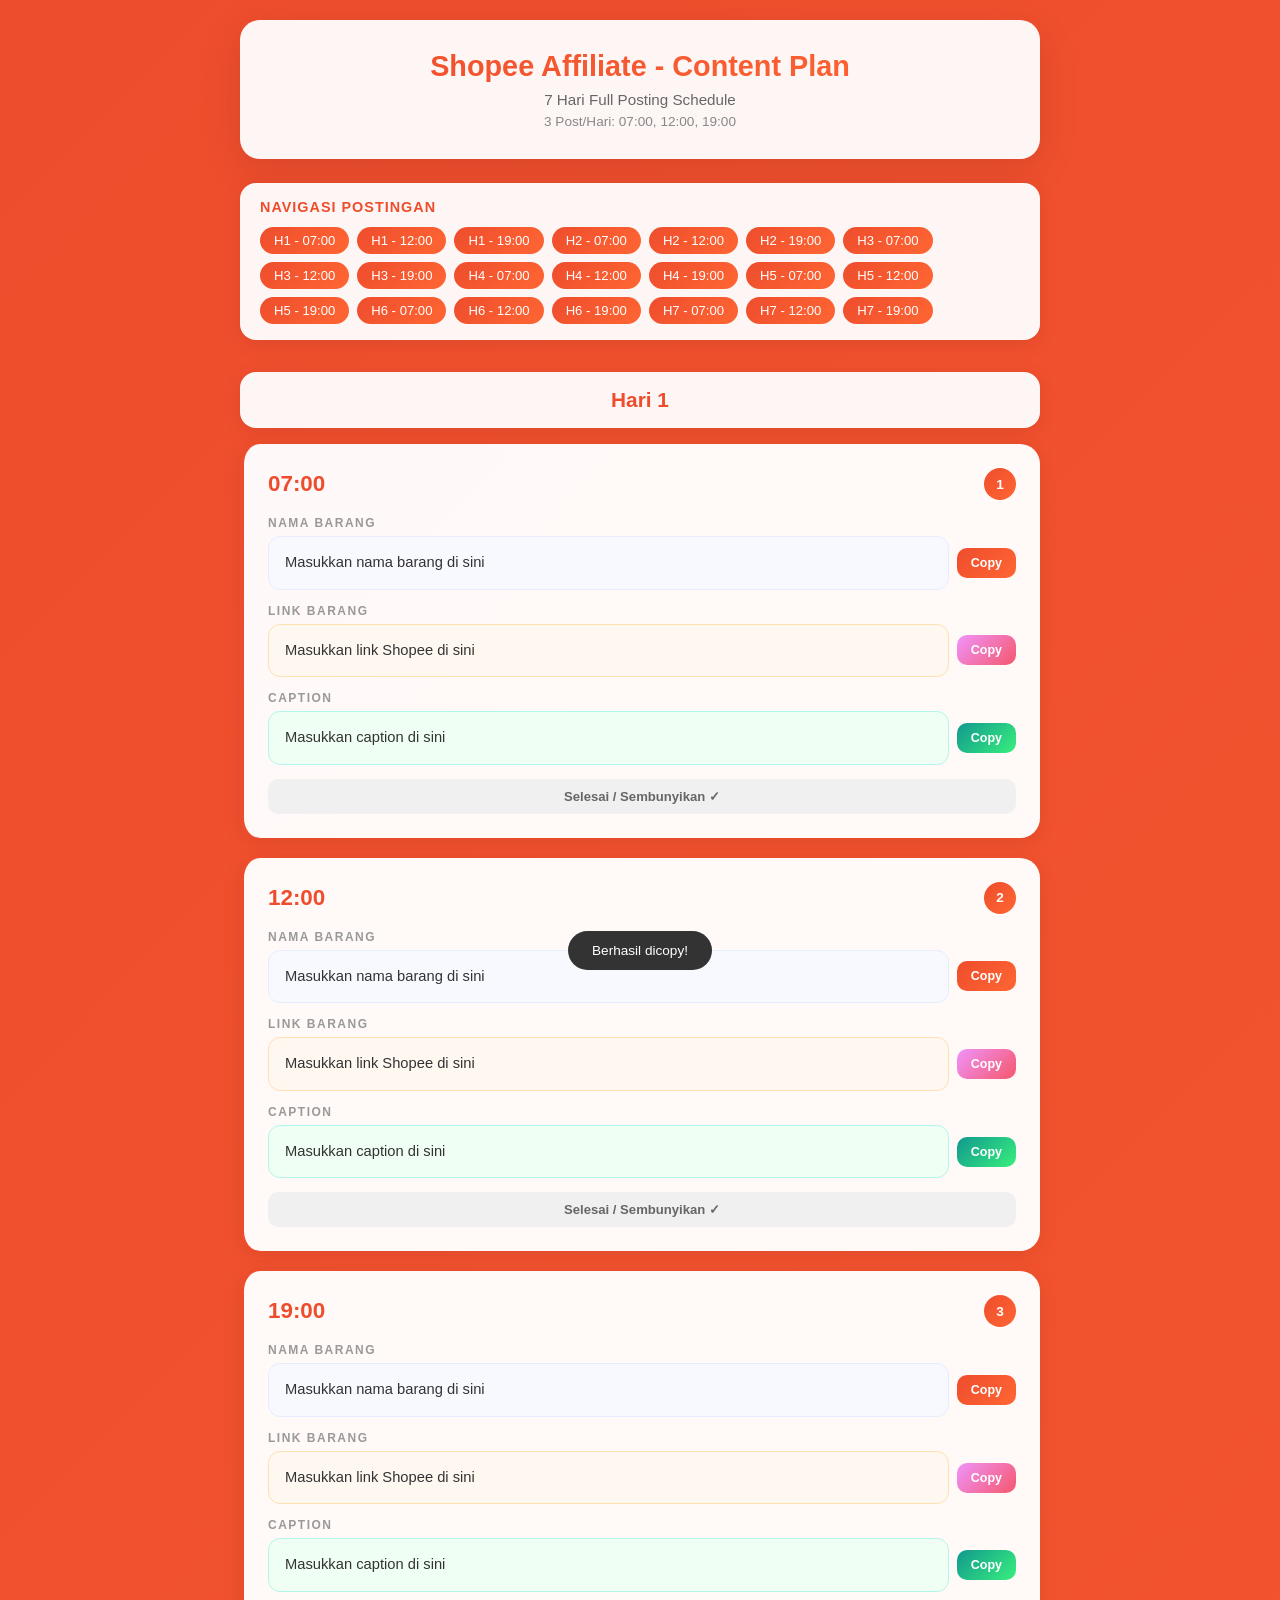
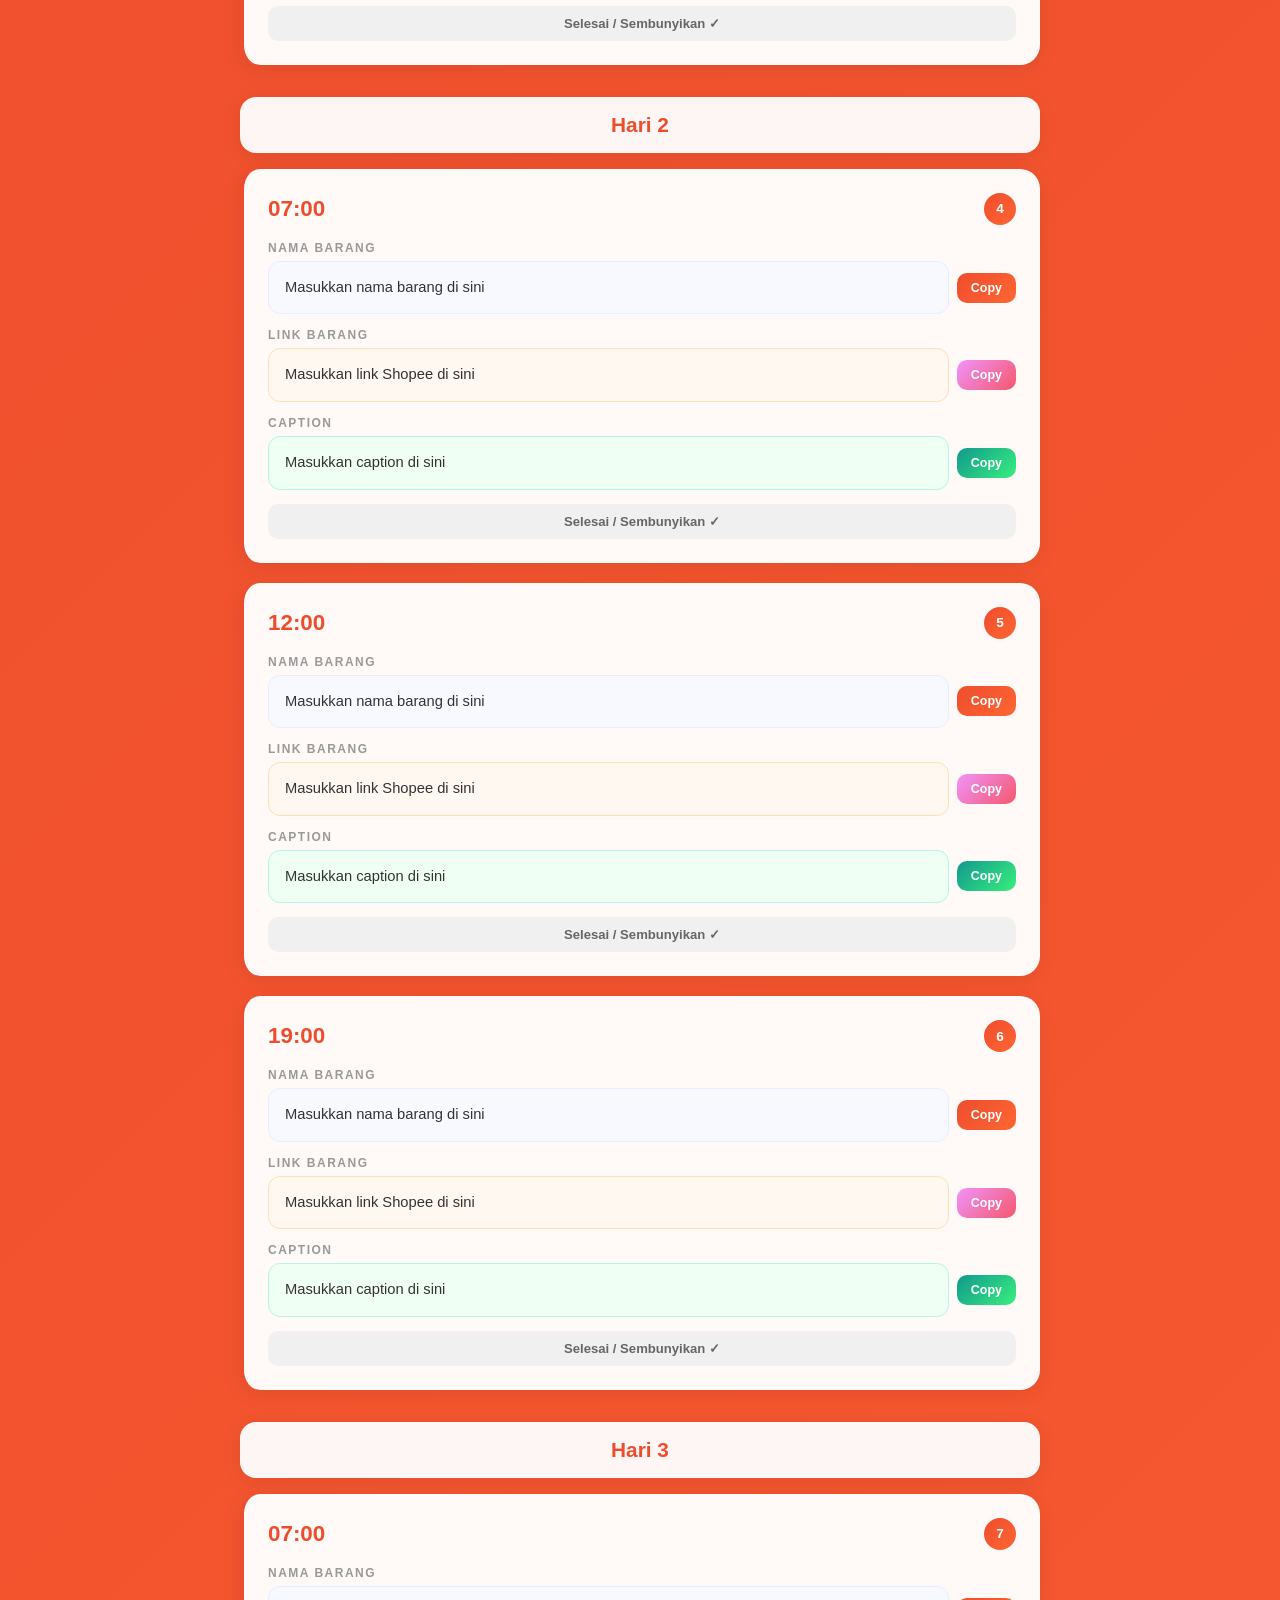
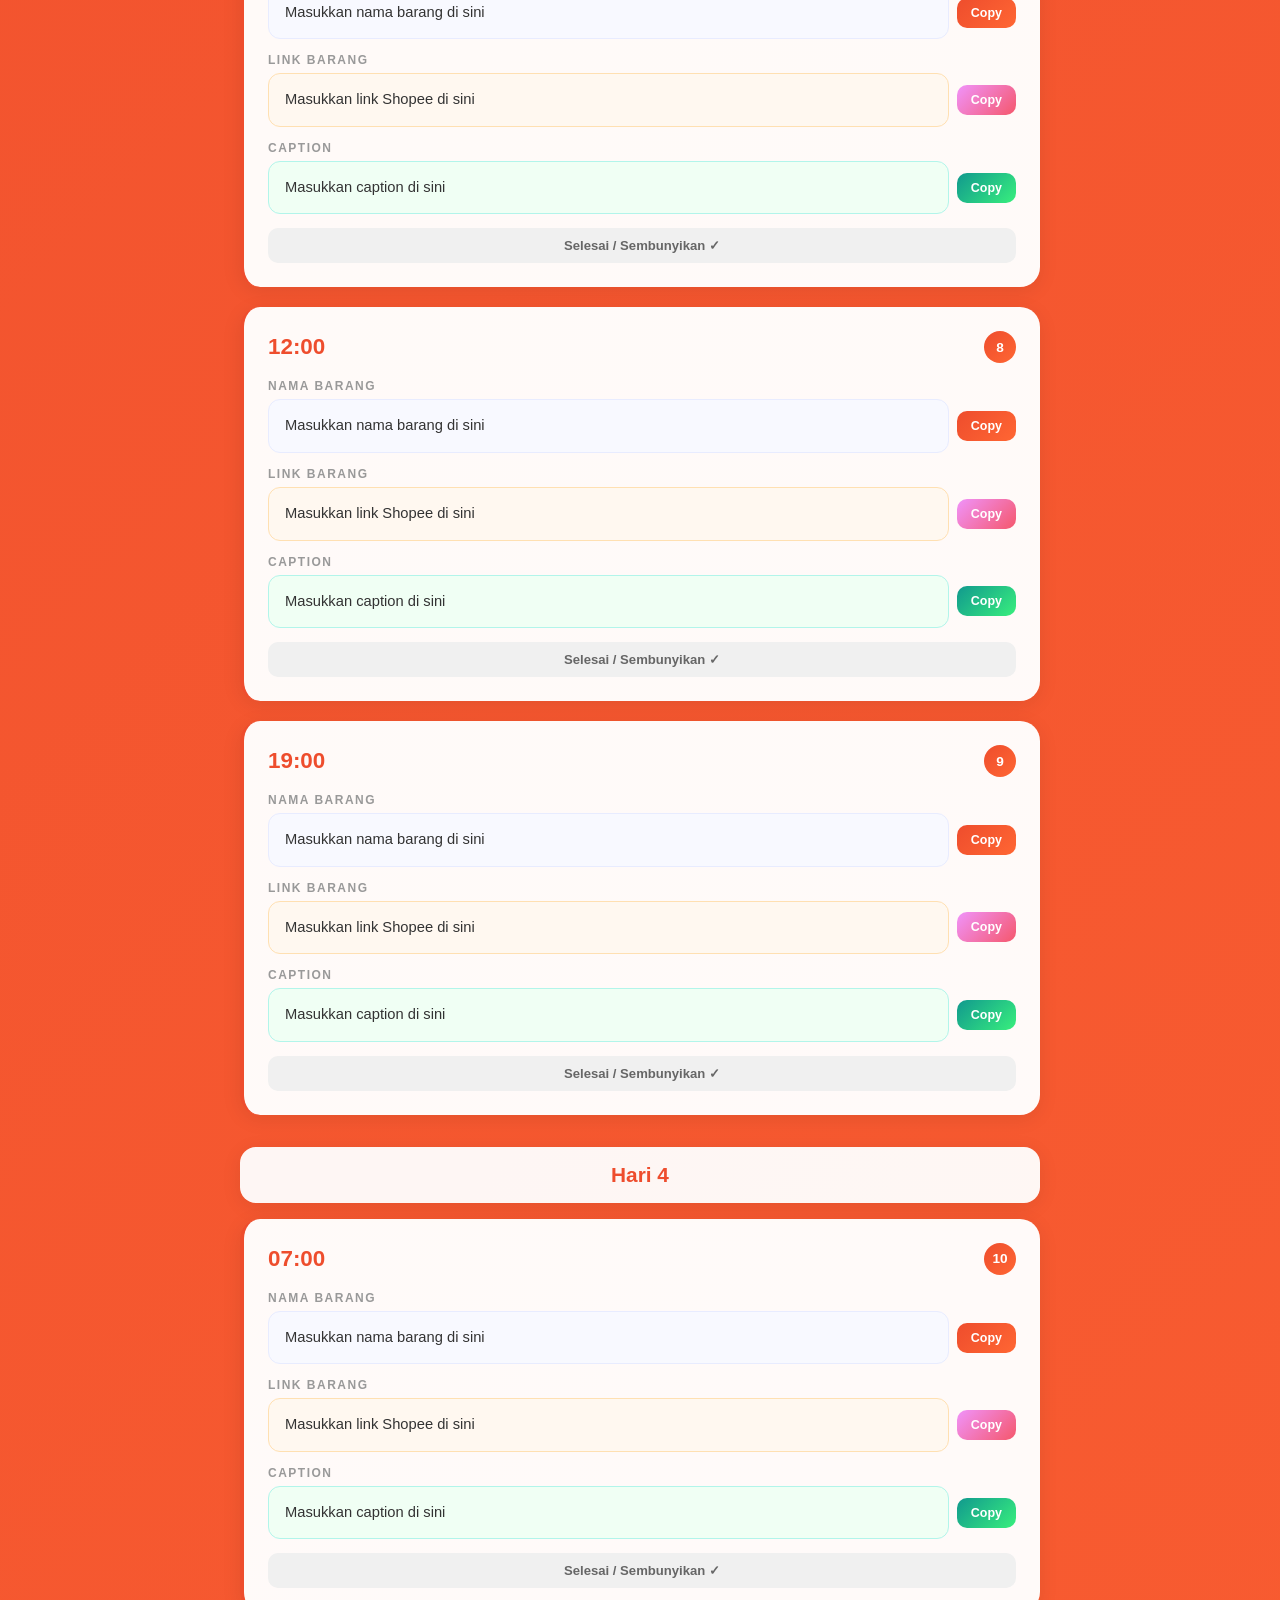
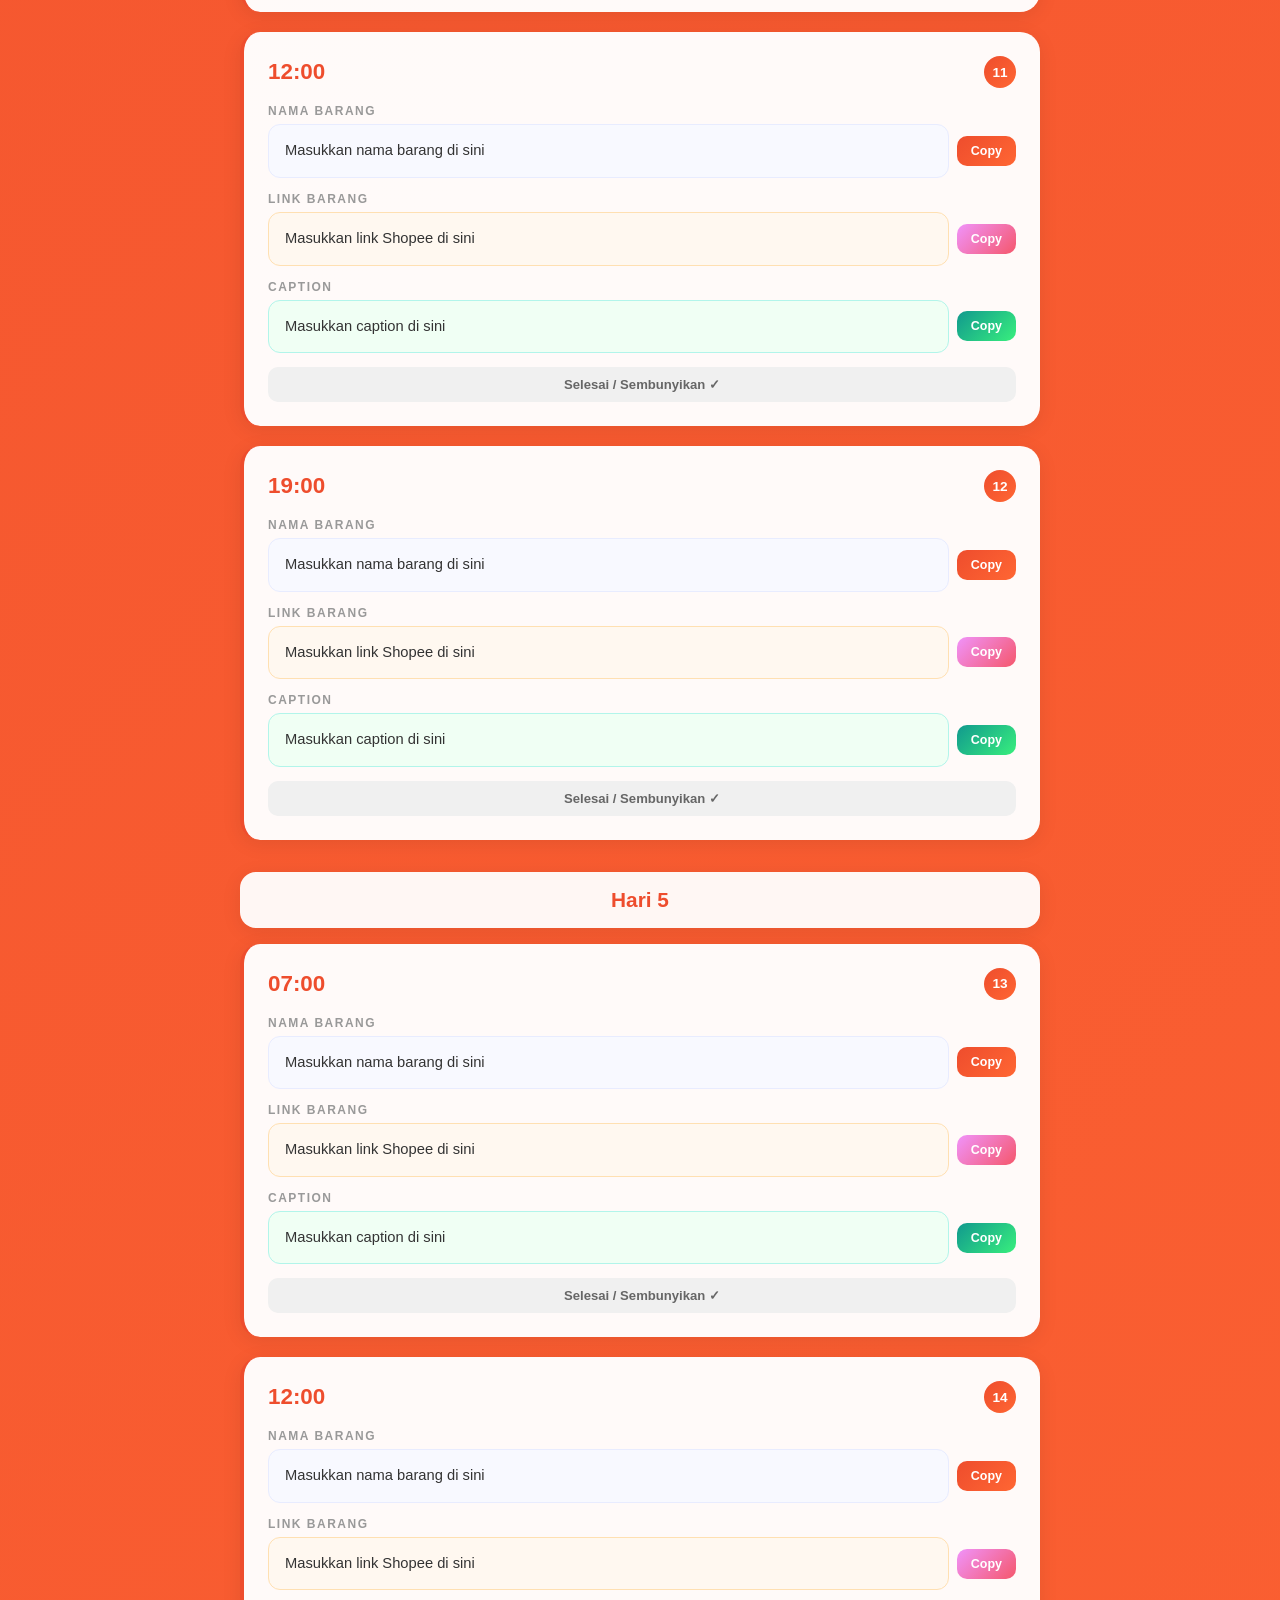
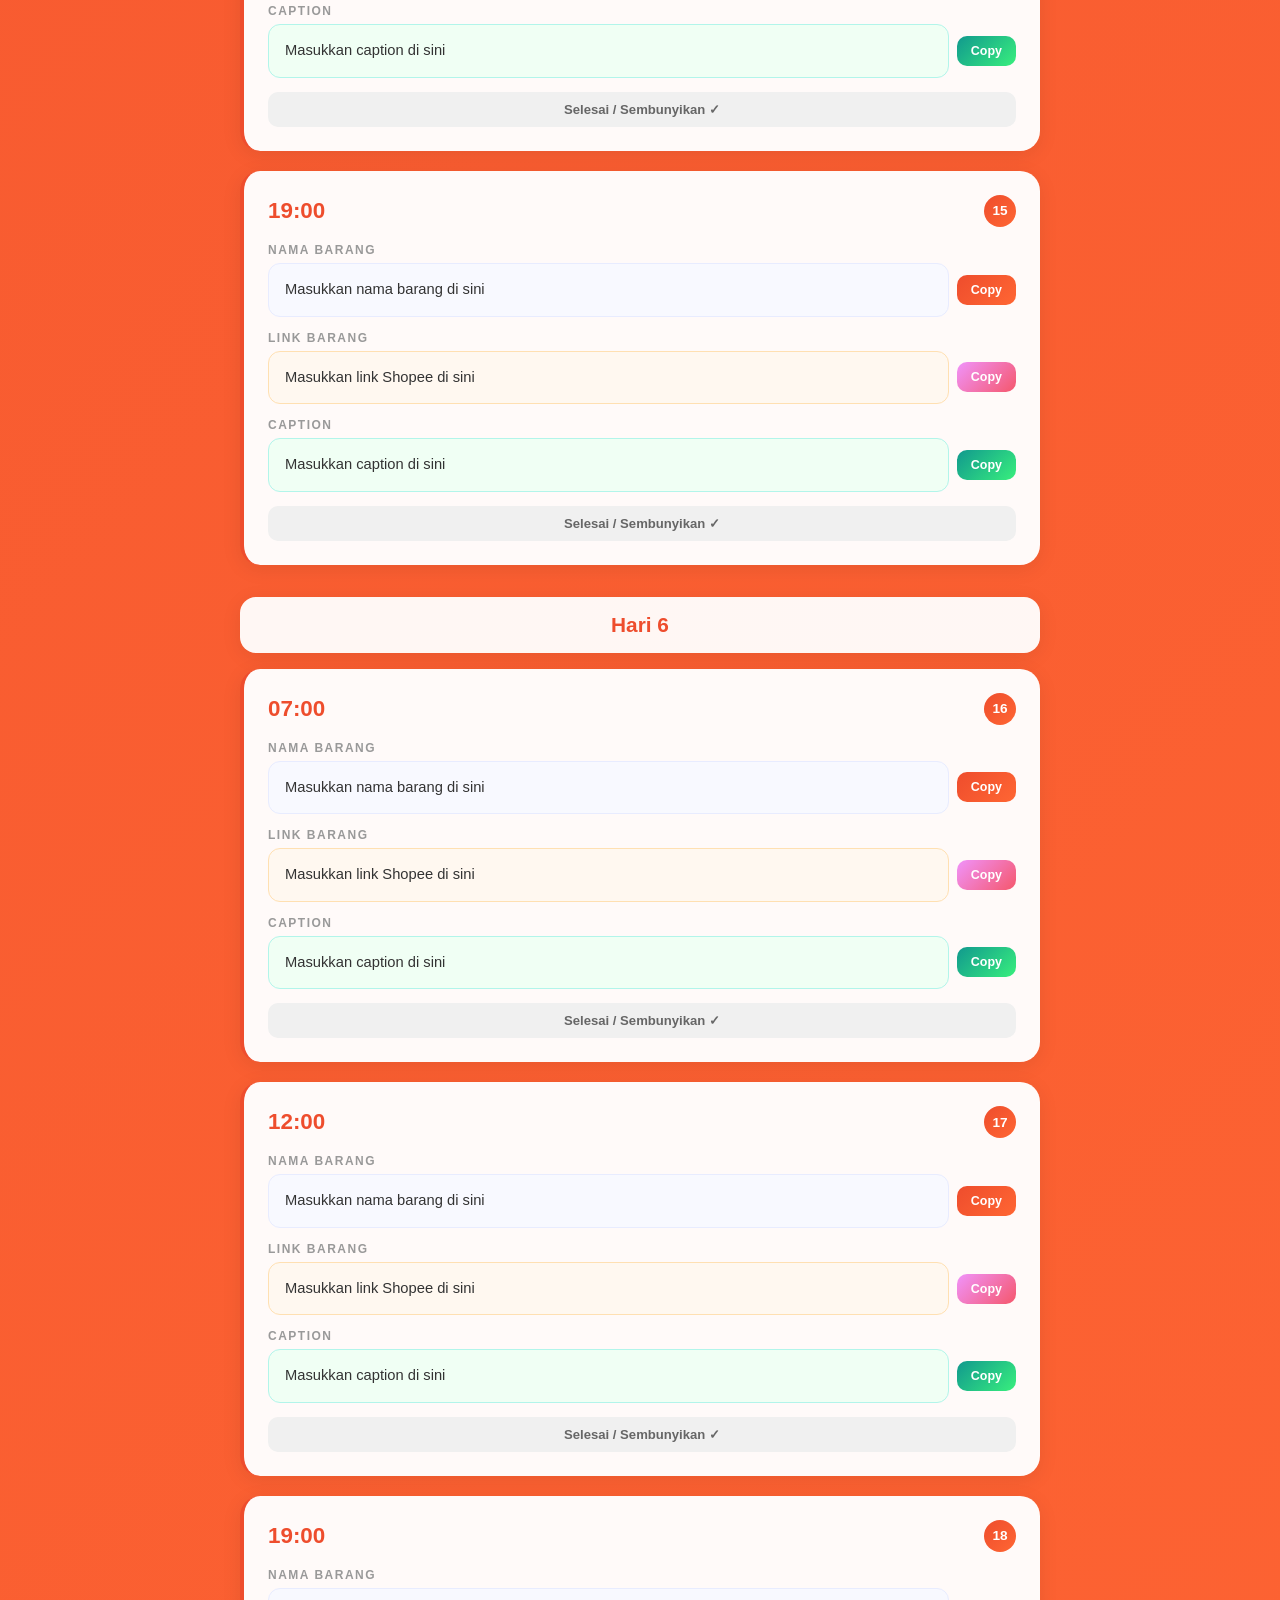
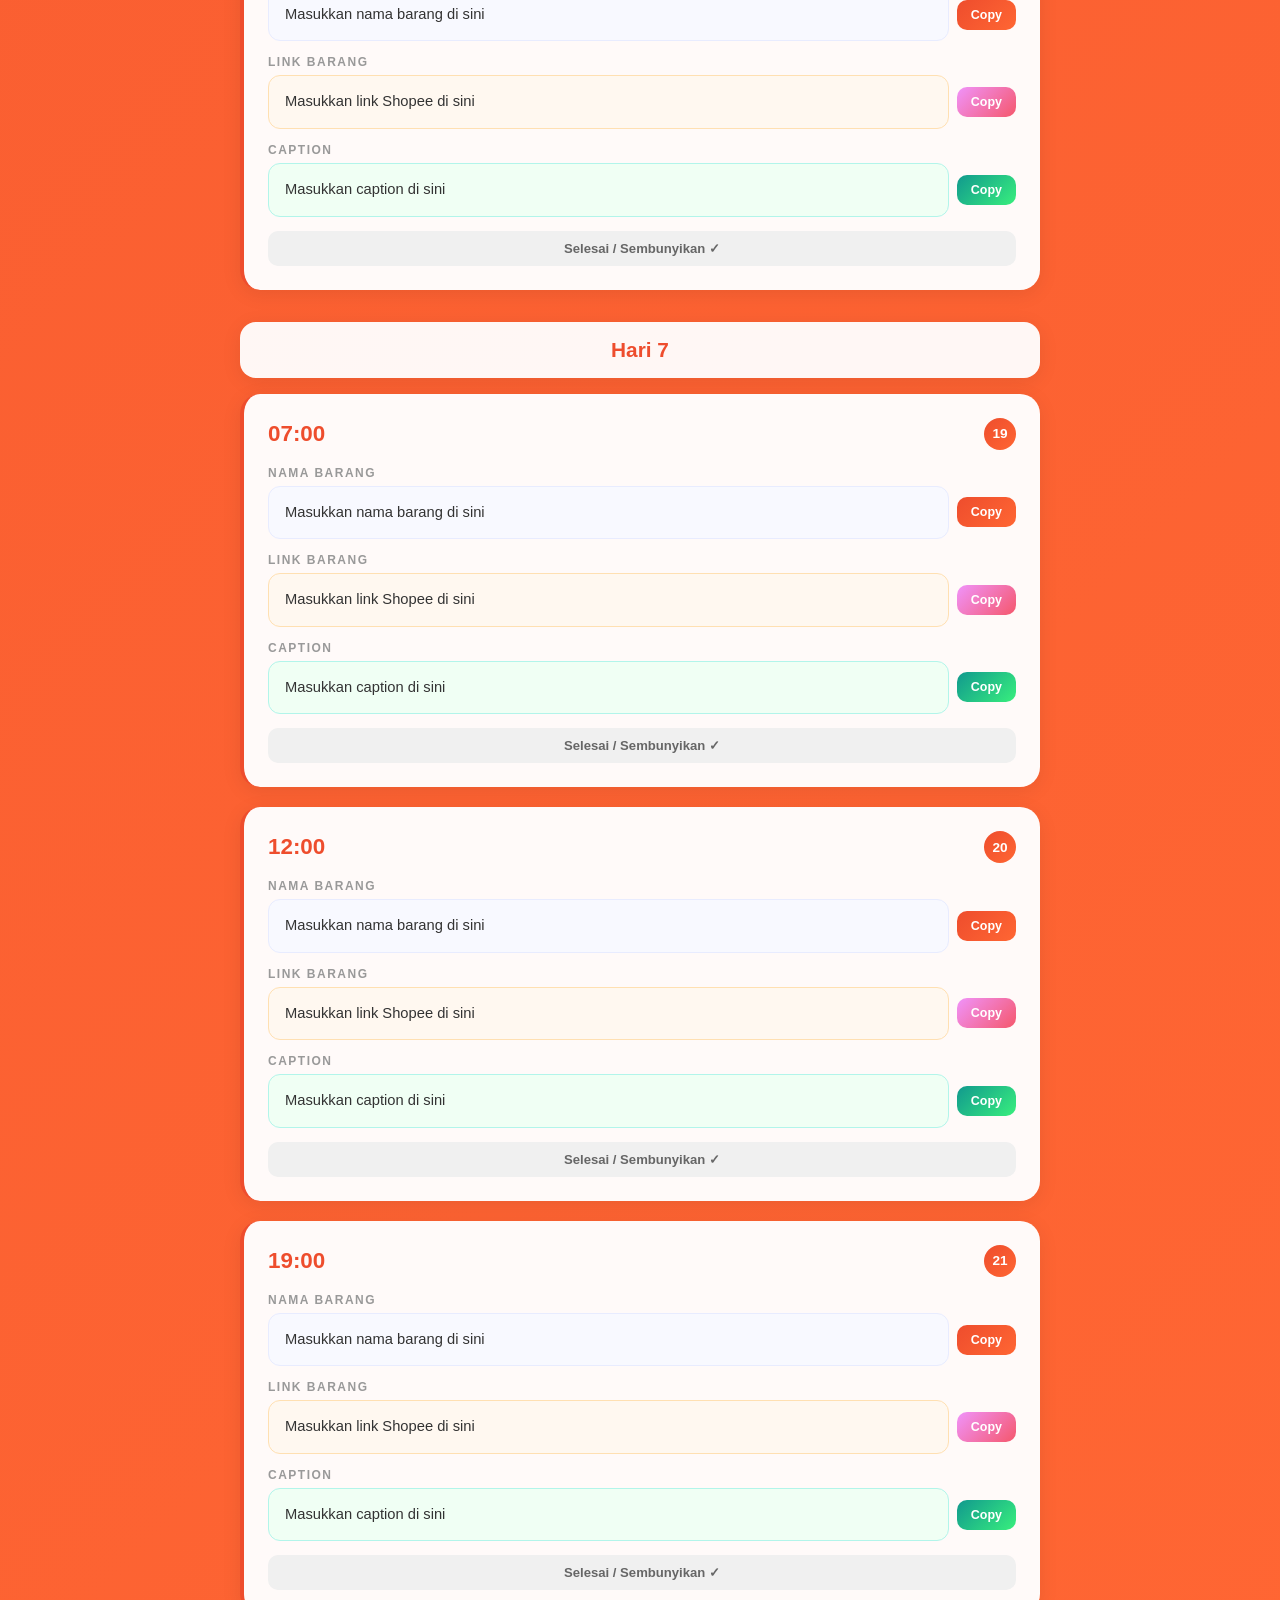
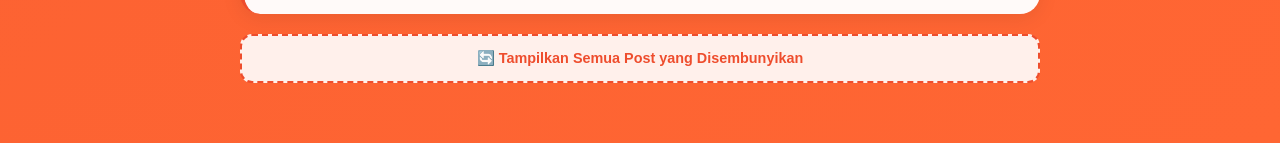
==== shopee-affiliate.html @ 3e7177d7 "feat: add shopee-affiliate.html - 7 day content planner with 3 daily posts Co-authored-by: petrusjak" ====
<!DOCTYPE html>
<html lang="id">
<head>
    <meta charset="UTF-8">
    <meta name="viewport" content="width=device-width, initial-scale=1.0">
    <title>Shopee Affiliate - 7 Day Content Plan</title>
    <style>
        * {
            margin: 0;
            padding: 0;
            box-sizing: border-box;
        }

        body {
            font-family: -apple-system, BlinkMacSystemFont, 'Segoe UI', Roboto, 'Helvetica Neue', Arial, sans-serif;
            background: linear-gradient(135deg, #ee4d2d 0%, #ff6633 100%);
            min-height: 100vh;
            padding: 20px;
            color: #333;
        }

        .container {
            max-width: 800px;
            margin: 0 auto;
        }

        header {
            text-align: center;
            padding: 30px 20px;
            background: rgba(255,255,255,0.95);
            border-radius: 20px;
            margin-bottom: 24px;
            box-shadow: 0 10px 40px rgba(0,0,0,0.1);
        }

        header h1 {
            font-size: 1.8rem;
            background: linear-gradient(135deg, #ee4d2d, #ff6633);
            -webkit-background-clip: text;
            -webkit-text-fill-color: transparent;
            background-clip: text;
            margin-bottom: 8px;
        }

        header p {
            color: #666;
            font-size: 0.95rem;
        }

        .schedule-nav {
            background: rgba(255,255,255,0.95);
            border-radius: 16px;
            padding: 16px 20px;
            margin-bottom: 24px;
            box-shadow: 0 4px 20px rgba(0,0,0,0.08);
        }

        .schedule-nav h3 {
            font-size: 0.9rem;
            color: #ee4d2d;
            margin-bottom: 12px;
            text-transform: uppercase;
            letter-spacing: 1px;
        }

        .nav-links {
            display: flex;
            flex-wrap: wrap;
            gap: 8px;
        }

        .nav-links a {
            display: inline-block;
            padding: 6px 14px;
            background: linear-gradient(135deg, #ee4d2d, #ff6633);
            color: #fff;
            text-decoration: none;
            border-radius: 20px;
            font-size: 0.82rem;
            font-weight: 500;
            transition: transform 0.2s, box-shadow 0.2s;
        }

        .nav-links a:hover {
            transform: translateY(-2px);
            box-shadow: 0 4px 12px rgba(238, 77, 45, 0.4);
        }

        .day-header {
            background: rgba(255,255,255,0.95);
            border-radius: 16px;
            padding: 16px 20px;
            margin-bottom: 16px;
            margin-top: 32px;
            box-shadow: 0 4px 20px rgba(0,0,0,0.08);
            text-align: center;
        }

        .day-header h2 {
            font-size: 1.3rem;
            color: #ee4d2d;
        }

        .post-card {
            background: rgba(255,255,255,0.97);
            border-radius: 20px;
            padding: 24px;
            margin-bottom: 20px;
            box-shadow: 0 4px 20px rgba(0,0,0,0.08);
            transition: all 0.3s ease;
            border-left: 4px solid #ee4d2d;
        }

        .post-card.hidden-task {
            display: none;
        }

        .post-card:hover {
            box-shadow: 0 8px 30px rgba(0,0,0,0.12);
        }

        .post-header {
            display: flex;
            align-items: center;
            justify-content: space-between;
            margin-bottom: 16px;
        }

        .post-time {
            font-size: 1.4rem;
            font-weight: 700;
            color: #ee4d2d;
        }

        .post-number {
            background: linear-gradient(135deg, #ee4d2d, #ff6633);
            color: #fff;
            width: 32px;
            height: 32px;
            border-radius: 50%;
            display: flex;
            align-items: center;
            justify-content: center;
            font-size: 0.85rem;
            font-weight: 700;
        }

        .section-label {
            font-size: 0.75rem;
            text-transform: uppercase;
            letter-spacing: 1.5px;
            color: #999;
            margin-bottom: 6px;
            font-weight: 600;
        }

        .content-box {
            background: #f8f9ff;
            border-radius: 12px;
            padding: 14px 16px;
            margin-bottom: 14px;
            border: 1px solid #e8ecff;
            line-height: 1.6;
            font-size: 0.92rem;
            word-break: break-word;
        }

        .content-box.link-box {
            background: #fff8f0;
            border-color: #ffe0b2;
        }

        .content-box.caption-box {
            background: #f0fff4;
            border-color: #b2f5ea;
        }

        .field-row {
            display: flex;
            align-items: flex-start;
            gap: 8px;
            margin-bottom: 14px;
        }

        .field-row .content-box {
            flex: 1;
            margin-bottom: 0;
        }

        .btn-copy-inline {
            padding: 8px 14px;
            border: none;
            border-radius: 10px;
            font-size: 0.78rem;
            font-weight: 600;
            cursor: pointer;
            transition: all 0.2s;
            white-space: nowrap;
            flex-shrink: 0;
            align-self: center;
        }

        .btn-copy-nama {
            background: linear-gradient(135deg, #ee4d2d, #ff6633);
            color: #fff;
        }

        .btn-copy-nama:hover {
            transform: translateY(-1px);
            box-shadow: 0 4px 12px rgba(238, 77, 45, 0.4);
        }

        .btn-copy-link {
            background: linear-gradient(135deg, #f093fb, #f5576c);
            color: #fff;
        }

        .btn-copy-link:hover {
            transform: translateY(-1px);
            box-shadow: 0 4px 12px rgba(245, 87, 108, 0.4);
        }

        .btn-copy-caption {
            background: linear-gradient(135deg, #11998e, #38ef7d);
            color: #fff;
        }

        .btn-copy-caption:hover {
            transform: translateY(-1px);
            box-shadow: 0 4px 12px rgba(56, 239, 125, 0.4);
        }

        .btn-hide {
            display: block;
            width: 100%;
            margin-top: 12px;
            padding: 10px 16px;
            border: none;
            border-radius: 10px;
            font-size: 0.82rem;
            font-weight: 600;
            cursor: pointer;
            transition: all 0.2s;
            background: #f0f0f0;
            color: #666;
            text-align: center;
        }

        .btn-hide:hover {
            background: #e0e0e0;
        }

        .btn-copy-inline.copied,
        .btn-hide.copied {
            background: #4caf50 !important;
            color: #fff !important;
        }

        .toast {
            position: fixed;
            bottom: 30px;
            left: 50%;
            transform: translateX(-50%) translateY(100px);
            background: #333;
            color: #fff;
            padding: 12px 24px;
            border-radius: 30px;
            font-size: 0.85rem;
            z-index: 9999;
            transition: transform 0.3s ease;
            pointer-events: none;
        }

        .toast.show {
            transform: translateX(-50%) translateY(0);
        }

        .show-all-btn {
            display: block;
            width: 100%;
            padding: 14px;
            background: rgba(255,255,255,0.9);
            border: 2px dashed #ee4d2d;
            border-radius: 12px;
            color: #ee4d2d;
            font-size: 0.9rem;
            font-weight: 600;
            cursor: pointer;
            margin-top: 20px;
            margin-bottom: 40px;
            transition: all 0.2s;
        }

        .show-all-btn:hover {
            background: #fff;
            border-color: #ff6633;
        }

        @media (max-width: 600px) {
            body {
                padding: 12px;
            }
            header h1 {
                font-size: 1.4rem;
            }
            .post-card {
                padding: 18px;
            }
            .post-time {
                font-size: 1.2rem;
            }
            .field-row {
                flex-direction: column;
            }
            .btn-copy-inline {
                width: 100%;
                text-align: center;
            }
        }
    </style>
</head>
<body>
    <div class="container">
        <header>
            <h1>Shopee Affiliate - Content Plan</h1>
            <p>7 Hari Full Posting Schedule</p>
            <p style="margin-top: 6px; font-size: 0.85rem; color: #888;">3 Post/Hari: 07:00, 12:00, 19:00</p>
        </header>

        <nav class="schedule-nav">
            <h3>Navigasi Postingan</h3>
            <div class="nav-links">
                <a href="#post-1">H1 - 07:00</a>
                <a href="#post-2">H1 - 12:00</a>
                <a href="#post-3">H1 - 19:00</a>
                <a href="#post-4">H2 - 07:00</a>
                <a href="#post-5">H2 - 12:00</a>
                <a href="#post-6">H2 - 19:00</a>
                <a href="#post-7">H3 - 07:00</a>
                <a href="#post-8">H3 - 12:00</a>
                <a href="#post-9">H3 - 19:00</a>
                <a href="#post-10">H4 - 07:00</a>
                <a href="#post-11">H4 - 12:00</a>
                <a href="#post-12">H4 - 19:00</a>
                <a href="#post-13">H5 - 07:00</a>
                <a href="#post-14">H5 - 12:00</a>
                <a href="#post-15">H5 - 19:00</a>
                <a href="#post-16">H6 - 07:00</a>
                <a href="#post-17">H6 - 12:00</a>
                <a href="#post-18">H6 - 19:00</a>
                <a href="#post-19">H7 - 07:00</a>
                <a href="#post-20">H7 - 12:00</a>
                <a href="#post-21">H7 - 19:00</a>
            </div>
        </nav>

        <!-- ===== HARI 1 ===== -->
        <div class="day-header"><h2>Hari 1</h2></div>

        <div class="post-card" id="post-1">
            <div class="post-header">
                <span class="post-time">07:00</span>
                <span class="post-number">1</span>
            </div>
            <div class="section-label">Nama Barang</div>
            <div class="field-row">
                <div class="content-box" id="nama-1">Masukkan nama barang di sini</div>
                <button class="btn-copy-inline btn-copy-nama" onclick="copyText('nama-1', this)">Copy</button>
            </div>
            <div class="section-label">Link Barang</div>
            <div class="field-row">
                <div class="content-box link-box" id="link-1">Masukkan link Shopee di sini</div>
                <button class="btn-copy-inline btn-copy-link" onclick="copyText('link-1', this)">Copy</button>
            </div>
            <div class="section-label">Caption</div>
            <div class="field-row">
                <div class="content-box caption-box" id="caption-1">Masukkan caption di sini</div>
                <button class="btn-copy-inline btn-copy-caption" onclick="copyText('caption-1', this)">Copy</button>
            </div>
            <button class="btn-hide" onclick="hideTask(this)">Selesai / Sembunyikan &#10003;</button>
        </div>

        <div class="post-card" id="post-2">
            <div class="post-header">
                <span class="post-time">12:00</span>
                <span class="post-number">2</span>
            </div>
            <div class="section-label">Nama Barang</div>
            <div class="field-row">
                <div class="content-box" id="nama-2">Masukkan nama barang di sini</div>
                <button class="btn-copy-inline btn-copy-nama" onclick="copyText('nama-2', this)">Copy</button>
            </div>
            <div class="section-label">Link Barang</div>
            <div class="field-row">
                <div class="content-box link-box" id="link-2">Masukkan link Shopee di sini</div>
                <button class="btn-copy-inline btn-copy-link" onclick="copyText('link-2', this)">Copy</button>
            </div>
            <div class="section-label">Caption</div>
            <div class="field-row">
                <div class="content-box caption-box" id="caption-2">Masukkan caption di sini</div>
                <button class="btn-copy-inline btn-copy-caption" onclick="copyText('caption-2', this)">Copy</button>
            </div>
            <button class="btn-hide" onclick="hideTask(this)">Selesai / Sembunyikan &#10003;</button>
        </div>

        <div class="post-card" id="post-3">
            <div class="post-header">
                <span class="post-time">19:00</span>
                <span class="post-number">3</span>
            </div>
            <div class="section-label">Nama Barang</div>
            <div class="field-row">
                <div class="content-box" id="nama-3">Masukkan nama barang di sini</div>
                <button class="btn-copy-inline btn-copy-nama" onclick="copyText('nama-3', this)">Copy</button>
            </div>
            <div class="section-label">Link Barang</div>
            <div class="field-row">
                <div class="content-box link-box" id="link-3">Masukkan link Shopee di sini</div>
                <button class="btn-copy-inline btn-copy-link" onclick="copyText('link-3', this)">Copy</button>
            </div>
            <div class="section-label">Caption</div>
            <div class="field-row">
                <div class="content-box caption-box" id="caption-3">Masukkan caption di sini</div>
                <button class="btn-copy-inline btn-copy-caption" onclick="copyText('caption-3', this)">Copy</button>
            </div>
            <button class="btn-hide" onclick="hideTask(this)">Selesai / Sembunyikan &#10003;</button>
        </div>

        <!-- ===== HARI 2 ===== -->
        <div class="day-header"><h2>Hari 2</h2></div>

        <div class="post-card" id="post-4">
            <div class="post-header">
                <span class="post-time">07:00</span>
                <span class="post-number">4</span>
            </div>
            <div class="section-label">Nama Barang</div>
            <div class="field-row">
                <div class="content-box" id="nama-4">Masukkan nama barang di sini</div>
                <button class="btn-copy-inline btn-copy-nama" onclick="copyText('nama-4', this)">Copy</button>
            </div>
            <div class="section-label">Link Barang</div>
            <div class="field-row">
                <div class="content-box link-box" id="link-4">Masukkan link Shopee di sini</div>
                <button class="btn-copy-inline btn-copy-link" onclick="copyText('link-4', this)">Copy</button>
            </div>
            <div class="section-label">Caption</div>
            <div class="field-row">
                <div class="content-box caption-box" id="caption-4">Masukkan caption di sini</div>
                <button class="btn-copy-inline btn-copy-caption" onclick="copyText('caption-4', this)">Copy</button>
            </div>
            <button class="btn-hide" onclick="hideTask(this)">Selesai / Sembunyikan &#10003;</button>
        </div>

        <div class="post-card" id="post-5">
            <div class="post-header">
                <span class="post-time">12:00</span>
                <span class="post-number">5</span>
            </div>
            <div class="section-label">Nama Barang</div>
            <div class="field-row">
                <div class="content-box" id="nama-5">Masukkan nama barang di sini</div>
                <button class="btn-copy-inline btn-copy-nama" onclick="copyText('nama-5', this)">Copy</button>
            </div>
            <div class="section-label">Link Barang</div>
            <div class="field-row">
                <div class="content-box link-box" id="link-5">Masukkan link Shopee di sini</div>
                <button class="btn-copy-inline btn-copy-link" onclick="copyText('link-5', this)">Copy</button>
            </div>
            <div class="section-label">Caption</div>
            <div class="field-row">
                <div class="content-box caption-box" id="caption-5">Masukkan caption di sini</div>
                <button class="btn-copy-inline btn-copy-caption" onclick="copyText('caption-5', this)">Copy</button>
            </div>
            <button class="btn-hide" onclick="hideTask(this)">Selesai / Sembunyikan &#10003;</button>
        </div>

        <div class="post-card" id="post-6">
            <div class="post-header">
                <span class="post-time">19:00</span>
                <span class="post-number">6</span>
            </div>
            <div class="section-label">Nama Barang</div>
            <div class="field-row">
                <div class="content-box" id="nama-6">Masukkan nama barang di sini</div>
                <button class="btn-copy-inline btn-copy-nama" onclick="copyText('nama-6', this)">Copy</button>
            </div>
            <div class="section-label">Link Barang</div>
            <div class="field-row">
                <div class="content-box link-box" id="link-6">Masukkan link Shopee di sini</div>
                <button class="btn-copy-inline btn-copy-link" onclick="copyText('link-6', this)">Copy</button>
            </div>
            <div class="section-label">Caption</div>
            <div class="field-row">
                <div class="content-box caption-box" id="caption-6">Masukkan caption di sini</div>
                <button class="btn-copy-inline btn-copy-caption" onclick="copyText('caption-6', this)">Copy</button>
            </div>
            <button class="btn-hide" onclick="hideTask(this)">Selesai / Sembunyikan &#10003;</button>
        </div>

        <!-- ===== HARI 3 ===== -->
        <div class="day-header"><h2>Hari 3</h2></div>

        <div class="post-card" id="post-7">
            <div class="post-header">
                <span class="post-time">07:00</span>
                <span class="post-number">7</span>
            </div>
            <div class="section-label">Nama Barang</div>
            <div class="field-row">
                <div class="content-box" id="nama-7">Masukkan nama barang di sini</div>
                <button class="btn-copy-inline btn-copy-nama" onclick="copyText('nama-7', this)">Copy</button>
            </div>
            <div class="section-label">Link Barang</div>
            <div class="field-row">
                <div class="content-box link-box" id="link-7">Masukkan link Shopee di sini</div>
                <button class="btn-copy-inline btn-copy-link" onclick="copyText('link-7', this)">Copy</button>
            </div>
            <div class="section-label">Caption</div>
            <div class="field-row">
                <div class="content-box caption-box" id="caption-7">Masukkan caption di sini</div>
                <button class="btn-copy-inline btn-copy-caption" onclick="copyText('caption-7', this)">Copy</button>
            </div>
            <button class="btn-hide" onclick="hideTask(this)">Selesai / Sembunyikan &#10003;</button>
        </div>

        <div class="post-card" id="post-8">
            <div class="post-header">
                <span class="post-time">12:00</span>
                <span class="post-number">8</span>
            </div>
            <div class="section-label">Nama Barang</div>
            <div class="field-row">
                <div class="content-box" id="nama-8">Masukkan nama barang di sini</div>
                <button class="btn-copy-inline btn-copy-nama" onclick="copyText('nama-8', this)">Copy</button>
            </div>
            <div class="section-label">Link Barang</div>
            <div class="field-row">
                <div class="content-box link-box" id="link-8">Masukkan link Shopee di sini</div>
                <button class="btn-copy-inline btn-copy-link" onclick="copyText('link-8', this)">Copy</button>
            </div>
            <div class="section-label">Caption</div>
            <div class="field-row">
                <div class="content-box caption-box" id="caption-8">Masukkan caption di sini</div>
                <button class="btn-copy-inline btn-copy-caption" onclick="copyText('caption-8', this)">Copy</button>
            </div>
            <button class="btn-hide" onclick="hideTask(this)">Selesai / Sembunyikan &#10003;</button>
        </div>

        <div class="post-card" id="post-9">
            <div class="post-header">
                <span class="post-time">19:00</span>
                <span class="post-number">9</span>
            </div>
            <div class="section-label">Nama Barang</div>
            <div class="field-row">
                <div class="content-box" id="nama-9">Masukkan nama barang di sini</div>
                <button class="btn-copy-inline btn-copy-nama" onclick="copyText('nama-9', this)">Copy</button>
            </div>
            <div class="section-label">Link Barang</div>
            <div class="field-row">
                <div class="content-box link-box" id="link-9">Masukkan link Shopee di sini</div>
                <button class="btn-copy-inline btn-copy-link" onclick="copyText('link-9', this)">Copy</button>
            </div>
            <div class="section-label">Caption</div>
            <div class="field-row">
                <div class="content-box caption-box" id="caption-9">Masukkan caption di sini</div>
                <button class="btn-copy-inline btn-copy-caption" onclick="copyText('caption-9', this)">Copy</button>
            </div>
            <button class="btn-hide" onclick="hideTask(this)">Selesai / Sembunyikan &#10003;</button>
        </div>

        <!-- ===== HARI 4 ===== -->
        <div class="day-header"><h2>Hari 4</h2></div>

        <div class="post-card" id="post-10">
            <div class="post-header">
                <span class="post-time">07:00</span>
                <span class="post-number">10</span>
            </div>
            <div class="section-label">Nama Barang</div>
            <div class="field-row">
                <div class="content-box" id="nama-10">Masukkan nama barang di sini</div>
                <button class="btn-copy-inline btn-copy-nama" onclick="copyText('nama-10', this)">Copy</button>
            </div>
            <div class="section-label">Link Barang</div>
            <div class="field-row">
                <div class="content-box link-box" id="link-10">Masukkan link Shopee di sini</div>
                <button class="btn-copy-inline btn-copy-link" onclick="copyText('link-10', this)">Copy</button>
            </div>
            <div class="section-label">Caption</div>
            <div class="field-row">
                <div class="content-box caption-box" id="caption-10">Masukkan caption di sini</div>
                <button class="btn-copy-inline btn-copy-caption" onclick="copyText('caption-10', this)">Copy</button>
            </div>
            <button class="btn-hide" onclick="hideTask(this)">Selesai / Sembunyikan &#10003;</button>
        </div>

        <div class="post-card" id="post-11">
            <div class="post-header">
                <span class="post-time">12:00</span>
                <span class="post-number">11</span>
            </div>
            <div class="section-label">Nama Barang</div>
            <div class="field-row">
                <div class="content-box" id="nama-11">Masukkan nama barang di sini</div>
                <button class="btn-copy-inline btn-copy-nama" onclick="copyText('nama-11', this)">Copy</button>
            </div>
            <div class="section-label">Link Barang</div>
            <div class="field-row">
                <div class="content-box link-box" id="link-11">Masukkan link Shopee di sini</div>
                <button class="btn-copy-inline btn-copy-link" onclick="copyText('link-11', this)">Copy</button>
            </div>
            <div class="section-label">Caption</div>
            <div class="field-row">
                <div class="content-box caption-box" id="caption-11">Masukkan caption di sini</div>
                <button class="btn-copy-inline btn-copy-caption" onclick="copyText('caption-11', this)">Copy</button>
            </div>
            <button class="btn-hide" onclick="hideTask(this)">Selesai / Sembunyikan &#10003;</button>
        </div>

        <div class="post-card" id="post-12">
            <div class="post-header">
                <span class="post-time">19:00</span>
                <span class="post-number">12</span>
            </div>
            <div class="section-label">Nama Barang</div>
            <div class="field-row">
                <div class="content-box" id="nama-12">Masukkan nama barang di sini</div>
                <button class="btn-copy-inline btn-copy-nama" onclick="copyText('nama-12', this)">Copy</button>
            </div>
            <div class="section-label">Link Barang</div>
            <div class="field-row">
                <div class="content-box link-box" id="link-12">Masukkan link Shopee di sini</div>
                <button class="btn-copy-inline btn-copy-link" onclick="copyText('link-12', this)">Copy</button>
            </div>
            <div class="section-label">Caption</div>
            <div class="field-row">
                <div class="content-box caption-box" id="caption-12">Masukkan caption di sini</div>
                <button class="btn-copy-inline btn-copy-caption" onclick="copyText('caption-12', this)">Copy</button>
            </div>
            <button class="btn-hide" onclick="hideTask(this)">Selesai / Sembunyikan &#10003;</button>
        </div>

        <!-- ===== HARI 5 ===== -->
        <div class="day-header"><h2>Hari 5</h2></div>

        <div class="post-card" id="post-13">
            <div class="post-header">
                <span class="post-time">07:00</span>
                <span class="post-number">13</span>
            </div>
            <div class="section-label">Nama Barang</div>
            <div class="field-row">
                <div class="content-box" id="nama-13">Masukkan nama barang di sini</div>
                <button class="btn-copy-inline btn-copy-nama" onclick="copyText('nama-13', this)">Copy</button>
            </div>
            <div class="section-label">Link Barang</div>
            <div class="field-row">
                <div class="content-box link-box" id="link-13">Masukkan link Shopee di sini</div>
                <button class="btn-copy-inline btn-copy-link" onclick="copyText('link-13', this)">Copy</button>
            </div>
            <div class="section-label">Caption</div>
            <div class="field-row">
                <div class="content-box caption-box" id="caption-13">Masukkan caption di sini</div>
                <button class="btn-copy-inline btn-copy-caption" onclick="copyText('caption-13', this)">Copy</button>
            </div>
            <button class="btn-hide" onclick="hideTask(this)">Selesai / Sembunyikan &#10003;</button>
        </div>

        <div class="post-card" id="post-14">
            <div class="post-header">
                <span class="post-time">12:00</span>
                <span class="post-number">14</span>
            </div>
            <div class="section-label">Nama Barang</div>
            <div class="field-row">
                <div class="content-box" id="nama-14">Masukkan nama barang di sini</div>
                <button class="btn-copy-inline btn-copy-nama" onclick="copyText('nama-14', this)">Copy</button>
            </div>
            <div class="section-label">Link Barang</div>
            <div class="field-row">
                <div class="content-box link-box" id="link-14">Masukkan link Shopee di sini</div>
                <button class="btn-copy-inline btn-copy-link" onclick="copyText('link-14', this)">Copy</button>
            </div>
            <div class="section-label">Caption</div>
            <div class="field-row">
                <div class="content-box caption-box" id="caption-14">Masukkan caption di sini</div>
                <button class="btn-copy-inline btn-copy-caption" onclick="copyText('caption-14', this)">Copy</button>
            </div>
            <button class="btn-hide" onclick="hideTask(this)">Selesai / Sembunyikan &#10003;</button>
        </div>

        <div class="post-card" id="post-15">
            <div class="post-header">
                <span class="post-time">19:00</span>
                <span class="post-number">15</span>
            </div>
            <div class="section-label">Nama Barang</div>
            <div class="field-row">
                <div class="content-box" id="nama-15">Masukkan nama barang di sini</div>
                <button class="btn-copy-inline btn-copy-nama" onclick="copyText('nama-15', this)">Copy</button>
            </div>
            <div class="section-label">Link Barang</div>
            <div class="field-row">
                <div class="content-box link-box" id="link-15">Masukkan link Shopee di sini</div>
                <button class="btn-copy-inline btn-copy-link" onclick="copyText('link-15', this)">Copy</button>
            </div>
            <div class="section-label">Caption</div>
            <div class="field-row">
                <div class="content-box caption-box" id="caption-15">Masukkan caption di sini</div>
                <button class="btn-copy-inline btn-copy-caption" onclick="copyText('caption-15', this)">Copy</button>
            </div>
            <button class="btn-hide" onclick="hideTask(this)">Selesai / Sembunyikan &#10003;</button>
        </div>

        <!-- ===== HARI 6 ===== -->
        <div class="day-header"><h2>Hari 6</h2></div>

        <div class="post-card" id="post-16">
            <div class="post-header">
                <span class="post-time">07:00</span>
                <span class="post-number">16</span>
            </div>
            <div class="section-label">Nama Barang</div>
            <div class="field-row">
                <div class="content-box" id="nama-16">Masukkan nama barang di sini</div>
                <button class="btn-copy-inline btn-copy-nama" onclick="copyText('nama-16', this)">Copy</button>
            </div>
            <div class="section-label">Link Barang</div>
            <div class="field-row">
                <div class="content-box link-box" id="link-16">Masukkan link Shopee di sini</div>
                <button class="btn-copy-inline btn-copy-link" onclick="copyText('link-16', this)">Copy</button>
            </div>
            <div class="section-label">Caption</div>
            <div class="field-row">
                <div class="content-box caption-box" id="caption-16">Masukkan caption di sini</div>
                <button class="btn-copy-inline btn-copy-caption" onclick="copyText('caption-16', this)">Copy</button>
            </div>
            <button class="btn-hide" onclick="hideTask(this)">Selesai / Sembunyikan &#10003;</button>
        </div>

        <div class="post-card" id="post-17">
            <div class="post-header">
                <span class="post-time">12:00</span>
                <span class="post-number">17</span>
            </div>
            <div class="section-label">Nama Barang</div>
            <div class="field-row">
                <div class="content-box" id="nama-17">Masukkan nama barang di sini</div>
                <button class="btn-copy-inline btn-copy-nama" onclick="copyText('nama-17', this)">Copy</button>
            </div>
            <div class="section-label">Link Barang</div>
            <div class="field-row">
                <div class="content-box link-box" id="link-17">Masukkan link Shopee di sini</div>
                <button class="btn-copy-inline btn-copy-link" onclick="copyText('link-17', this)">Copy</button>
            </div>
            <div class="section-label">Caption</div>
            <div class="field-row">
                <div class="content-box caption-box" id="caption-17">Masukkan caption di sini</div>
                <button class="btn-copy-inline btn-copy-caption" onclick="copyText('caption-17', this)">Copy</button>
            </div>
            <button class="btn-hide" onclick="hideTask(this)">Selesai / Sembunyikan &#10003;</button>
        </div>

        <div class="post-card" id="post-18">
            <div class="post-header">
                <span class="post-time">19:00</span>
                <span class="post-number">18</span>
            </div>
            <div class="section-label">Nama Barang</div>
            <div class="field-row">
                <div class="content-box" id="nama-18">Masukkan nama barang di sini</div>
                <button class="btn-copy-inline btn-copy-nama" onclick="copyText('nama-18', this)">Copy</button>
            </div>
            <div class="section-label">Link Barang</div>
            <div class="field-row">
                <div class="content-box link-box" id="link-18">Masukkan link Shopee di sini</div>
                <button class="btn-copy-inline btn-copy-link" onclick="copyText('link-18', this)">Copy</button>
            </div>
            <div class="section-label">Caption</div>
            <div class="field-row">
                <div class="content-box caption-box" id="caption-18">Masukkan caption di sini</div>
                <button class="btn-copy-inline btn-copy-caption" onclick="copyText('caption-18', this)">Copy</button>
            </div>
            <button class="btn-hide" onclick="hideTask(this)">Selesai / Sembunyikan &#10003;</button>
        </div>

        <!-- ===== HARI 7 ===== -->
        <div class="day-header"><h2>Hari 7</h2></div>

        <div class="post-card" id="post-19">
            <div class="post-header">
                <span class="post-time">07:00</span>
                <span class="post-number">19</span>
            </div>
            <div class="section-label">Nama Barang</div>
            <div class="field-row">
                <div class="content-box" id="nama-19">Masukkan nama barang di sini</div>
                <button class="btn-copy-inline btn-copy-nama" onclick="copyText('nama-19', this)">Copy</button>
            </div>
            <div class="section-label">Link Barang</div>
            <div class="field-row">
                <div class="content-box link-box" id="link-19">Masukkan link Shopee di sini</div>
                <button class="btn-copy-inline btn-copy-link" onclick="copyText('link-19', this)">Copy</button>
            </div>
            <div class="section-label">Caption</div>
            <div class="field-row">
                <div class="content-box caption-box" id="caption-19">Masukkan caption di sini</div>
                <button class="btn-copy-inline btn-copy-caption" onclick="copyText('caption-19', this)">Copy</button>
            </div>
            <button class="btn-hide" onclick="hideTask(this)">Selesai / Sembunyikan &#10003;</button>
        </div>

        <div class="post-card" id="post-20">
            <div class="post-header">
                <span class="post-time">12:00</span>
                <span class="post-number">20</span>
            </div>
            <div class="section-label">Nama Barang</div>
            <div class="field-row">
                <div class="content-box" id="nama-20">Masukkan nama barang di sini</div>
                <button class="btn-copy-inline btn-copy-nama" onclick="copyText('nama-20', this)">Copy</button>
            </div>
            <div class="section-label">Link Barang</div>
            <div class="field-row">
                <div class="content-box link-box" id="link-20">Masukkan link Shopee di sini</div>
                <button class="btn-copy-inline btn-copy-link" onclick="copyText('link-20', this)">Copy</button>
            </div>
            <div class="section-label">Caption</div>
            <div class="field-row">
                <div class="content-box caption-box" id="caption-20">Masukkan caption di sini</div>
                <button class="btn-copy-inline btn-copy-caption" onclick="copyText('caption-20', this)">Copy</button>
            </div>
            <button class="btn-hide" onclick="hideTask(this)">Selesai / Sembunyikan &#10003;</button>
        </div>

        <div class="post-card" id="post-21">
            <div class="post-header">
                <span class="post-time">19:00</span>
                <span class="post-number">21</span>
            </div>
            <div class="section-label">Nama Barang</div>
            <div class="field-row">
                <div class="content-box" id="nama-21">Masukkan nama barang di sini</div>
                <button class="btn-copy-inline btn-copy-nama" onclick="copyText('nama-21', this)">Copy</button>
            </div>
            <div class="section-label">Link Barang</div>
            <div class="field-row">
                <div class="content-box link-box" id="link-21">Masukkan link Shopee di sini</div>
                <button class="btn-copy-inline btn-copy-link" onclick="copyText('link-21', this)">Copy</button>
            </div>
            <div class="section-label">Caption</div>
            <div class="field-row">
                <div class="content-box caption-box" id="caption-21">Masukkan caption di sini</div>
                <button class="btn-copy-inline btn-copy-caption" onclick="copyText('caption-21', this)">Copy</button>
            </div>
            <button class="btn-hide" onclick="hideTask(this)">Selesai / Sembunyikan &#10003;</button>
        </div>

        <button class="show-all-btn" onclick="showAllTasks()">&#128260; Tampilkan Semua Post yang Disembunyikan</button>
    </div>

    <div class="toast" id="toast">Berhasil dicopy!</div>

    <script>
        function copyText(elementId, btn) {
            var text = document.getElementById(elementId).innerText;
            if (navigator.clipboard && navigator.clipboard.writeText) {
                navigator.clipboard.writeText(text).then(function() {
                    showCopied(btn);
                }).catch(function() {
                    fallbackCopy(text, btn);
                });
            } else {
                fallbackCopy(text, btn);
            }
        }

        function fallbackCopy(text, btn) {
            var textarea = document.createElement('textarea');
            textarea.value = text;
            textarea.style.position = 'fixed';
            textarea.style.opacity = '0';
            document.body.appendChild(textarea);
            textarea.select();
            try {
                document.execCommand('copy');
                showCopied(btn);
            } catch(e) {
                showToast('Gagal copy, coba manual');
            }
            document.body.removeChild(textarea);
        }

        function showCopied(btn) {
            var originalText = btn.innerText;
            btn.classList.add('copied');
            btn.innerText = 'Tercopy!';
            showToast('Berhasil dicopy!');
            setTimeout(function() {
                btn.classList.remove('copied');
                btn.innerText = originalText;
            }, 2000);
        }

        function showToast(message) {
            var toast = document.getElementById('toast');
            toast.innerText = message;
            toast.classList.add('show');
            setTimeout(function() {
                toast.classList.remove('show');
            }, 2000);
        }

        function hideTask(btn) {
            var card = btn.closest('.post-card');
            card.classList.add('hidden-task');
            showToast('Post disembunyikan!');
        }

        function showAllTasks() {
            var cards = document.querySelectorAll('.post-card.hidden-task');
            cards.forEach(function(card) {
                card.classList.remove('hidden-task');
            });
            showToast('Semua post ditampilkan!');
        }
    </script>
</body>
</html>
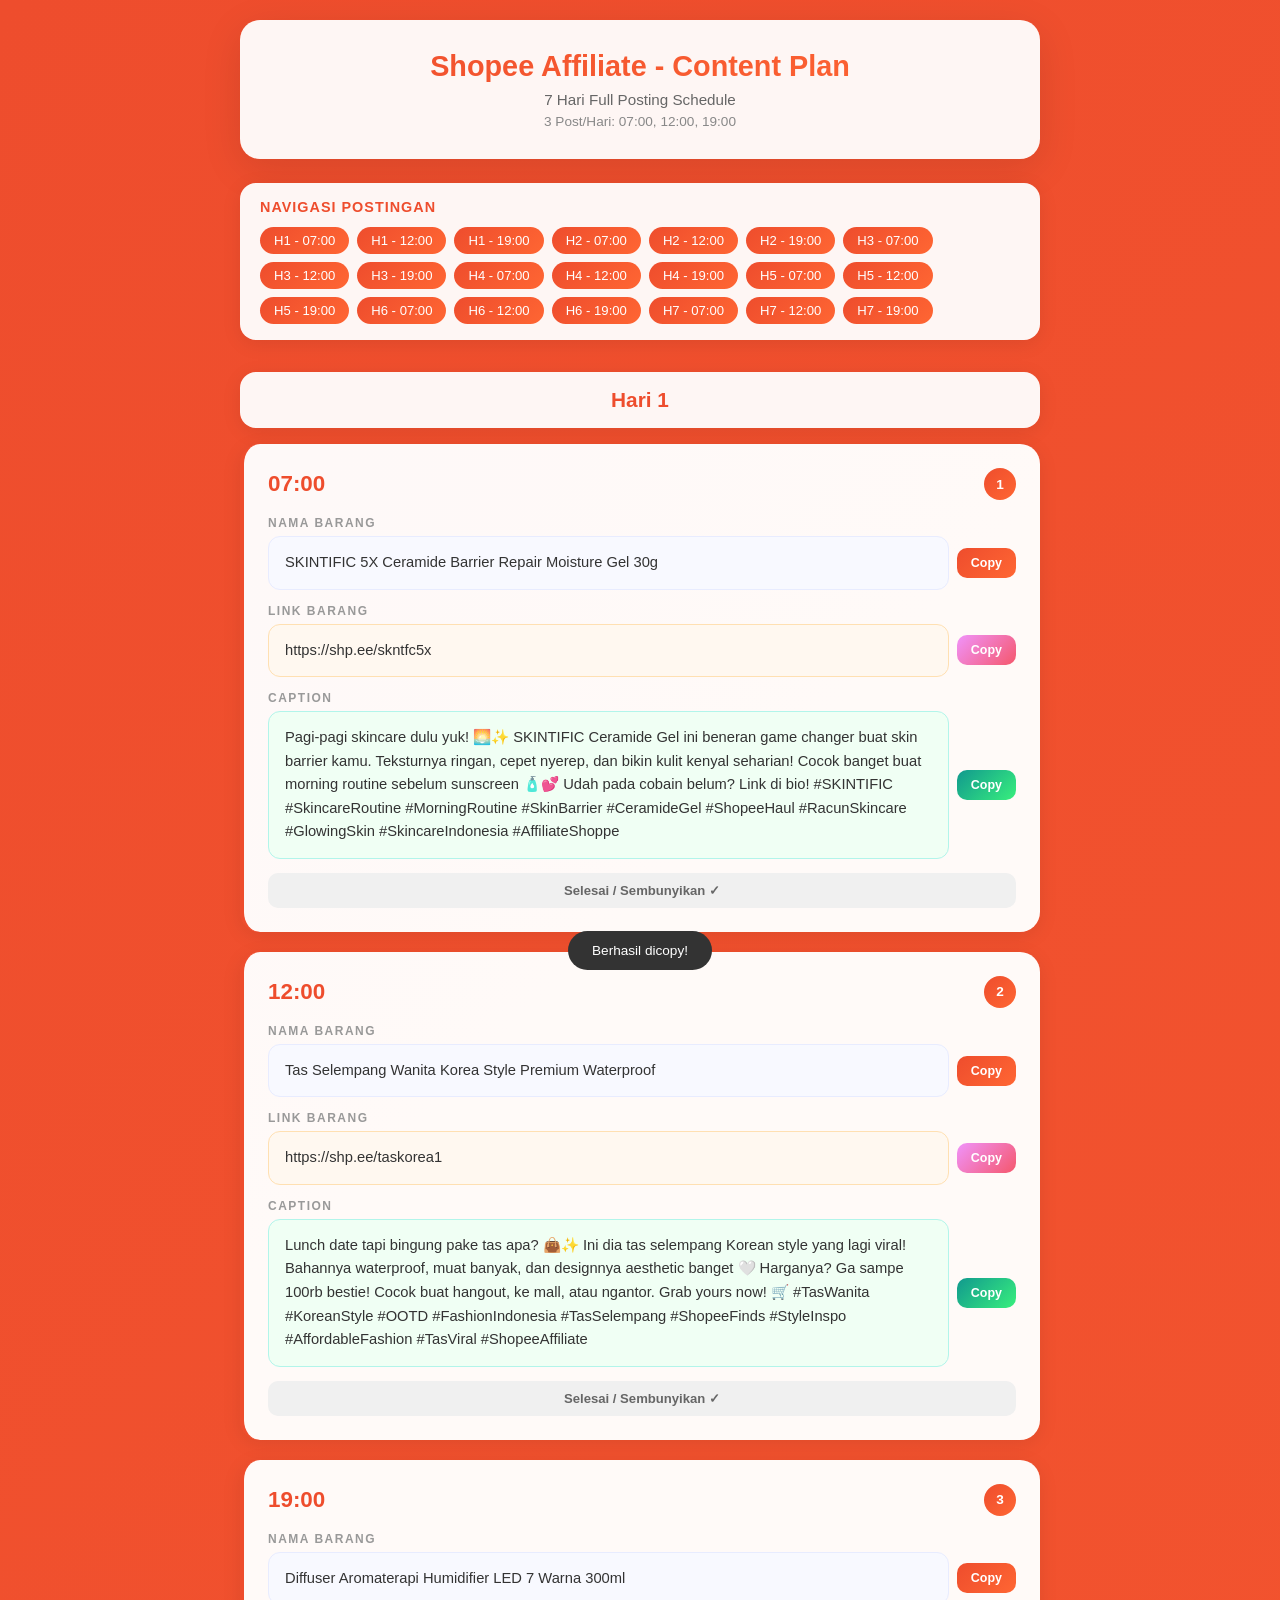
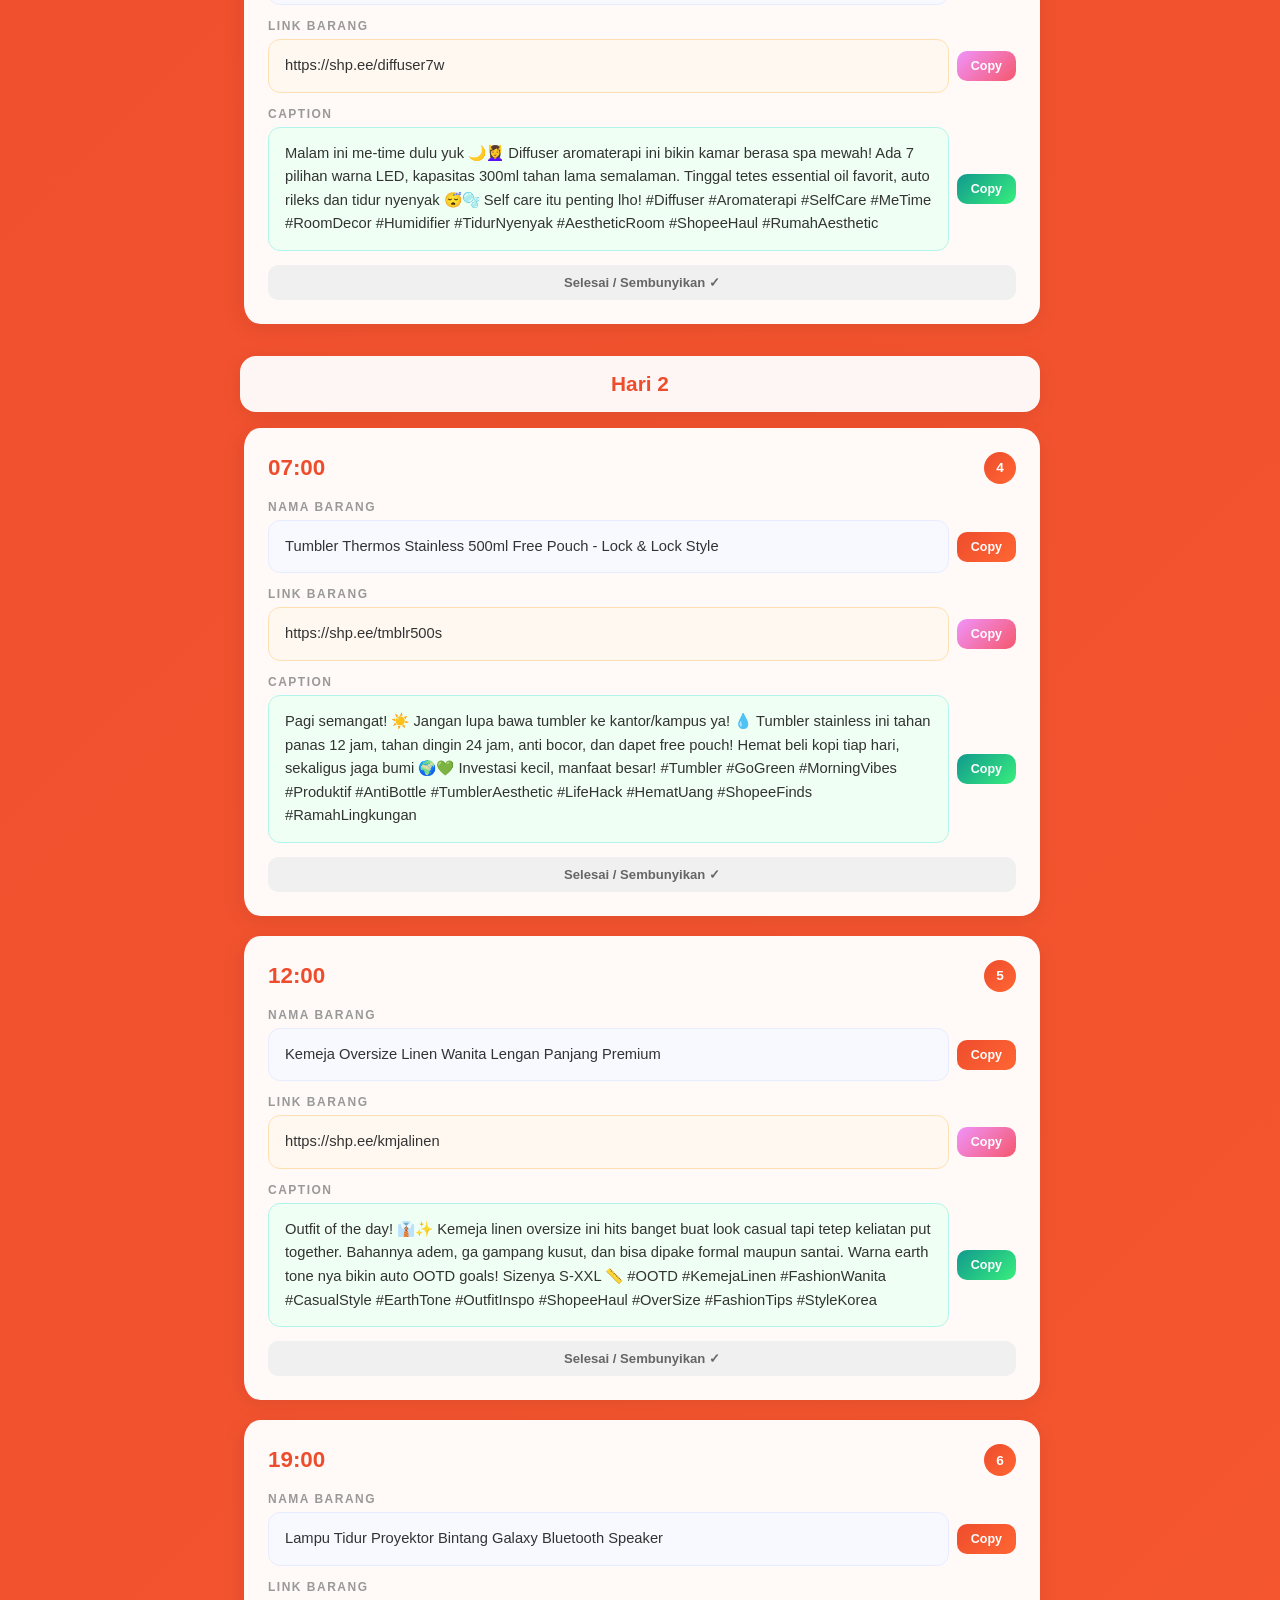
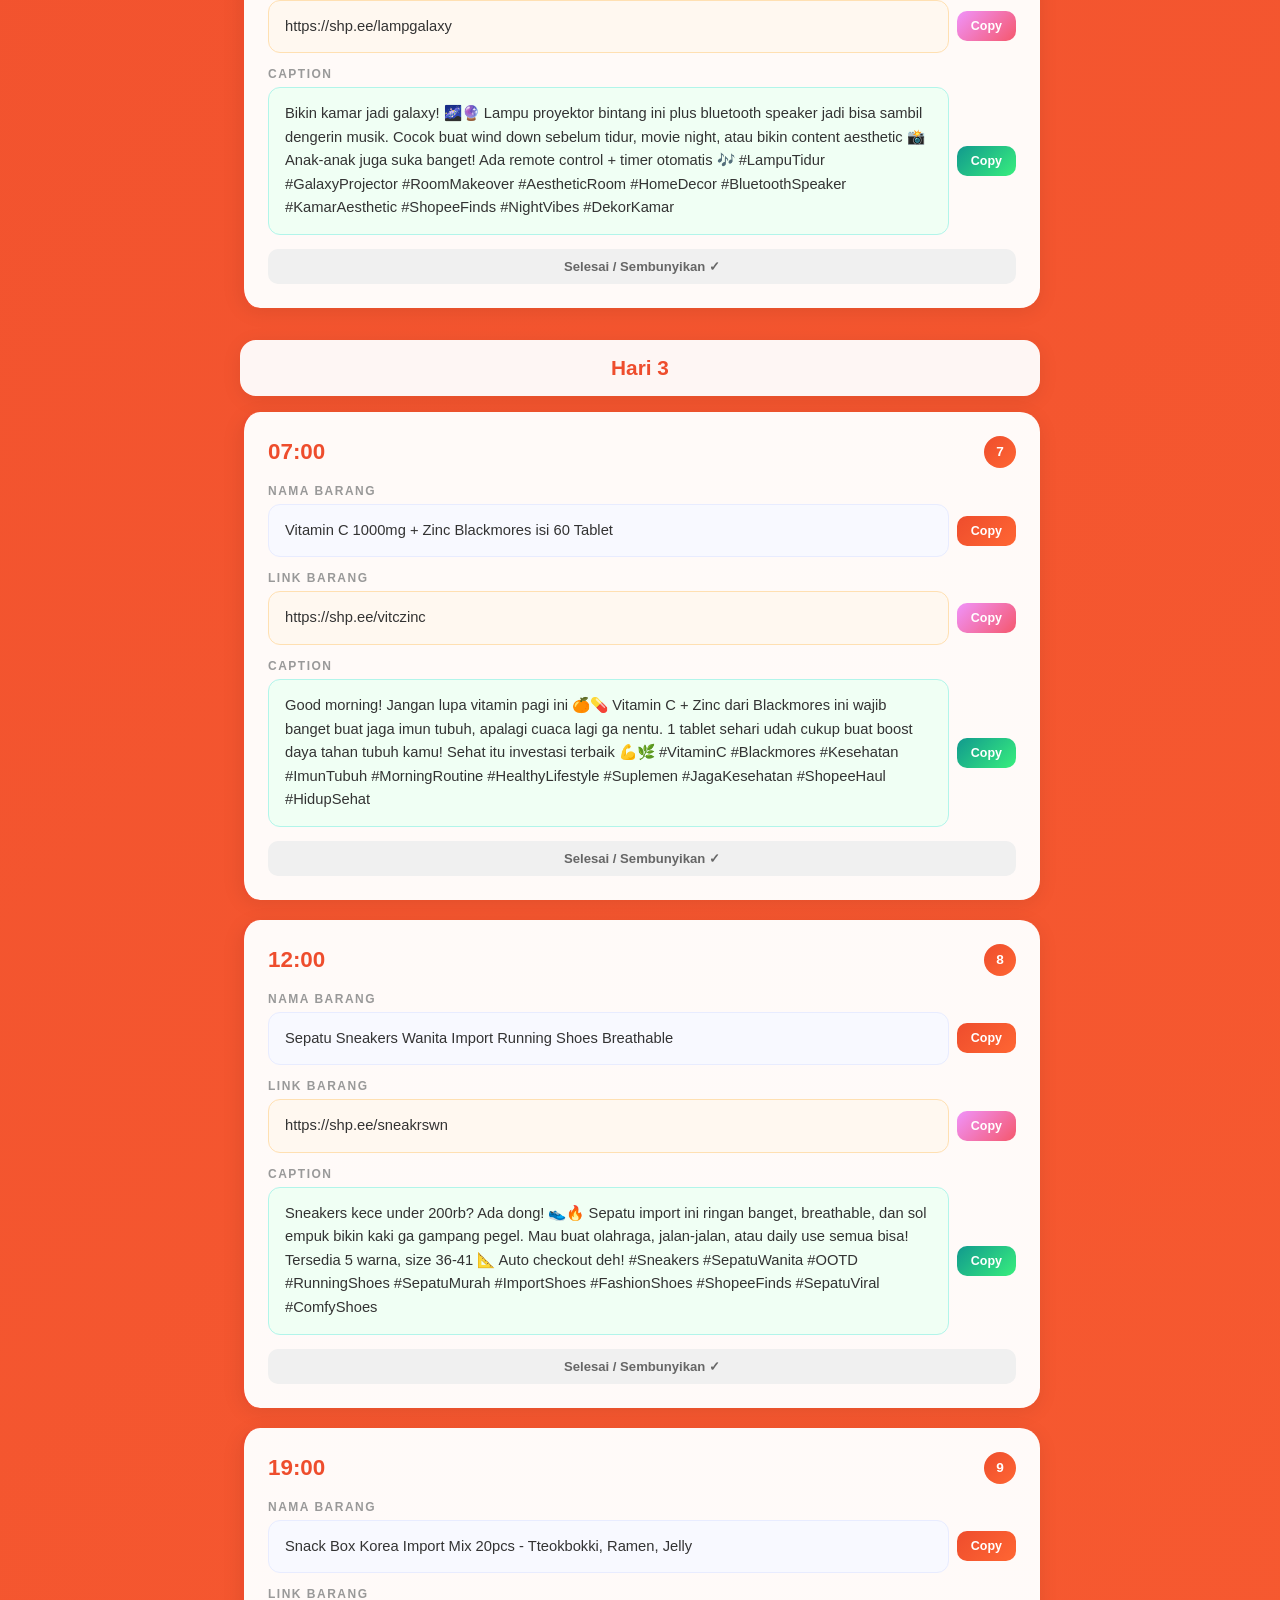
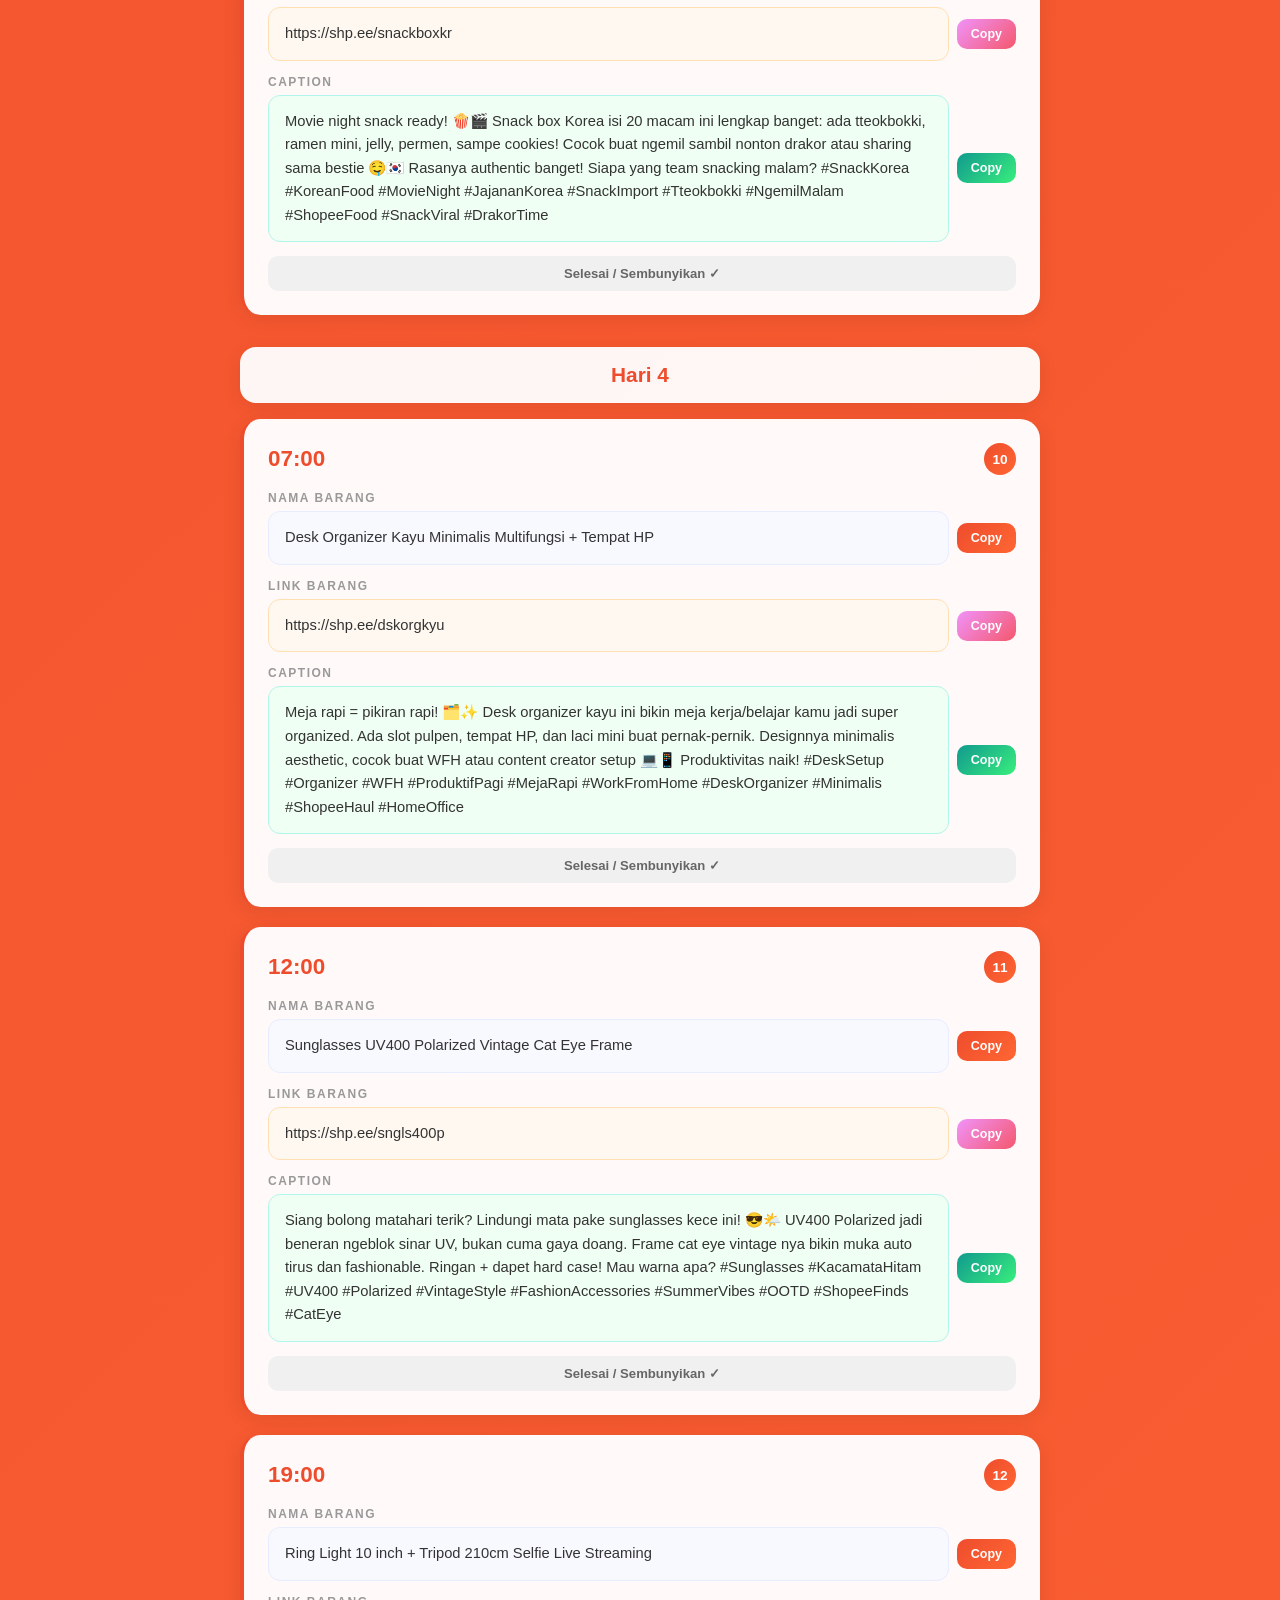
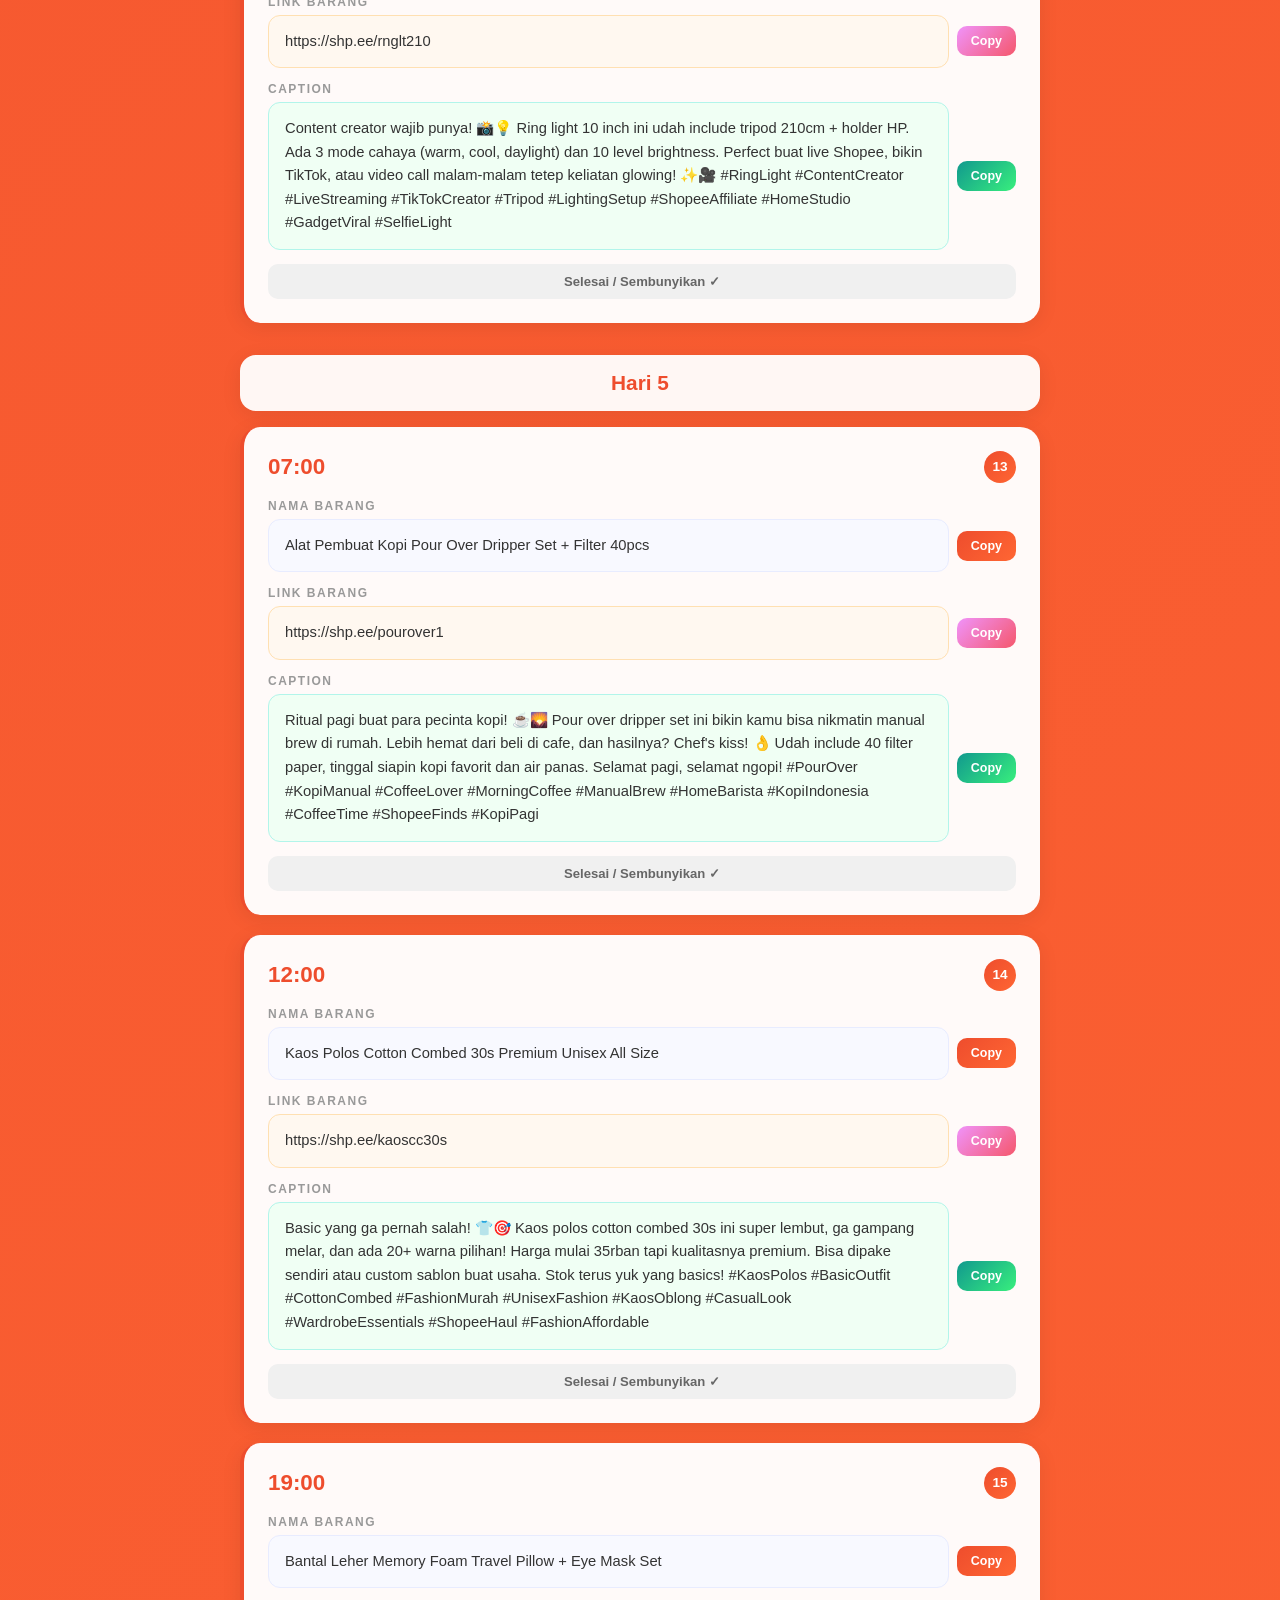
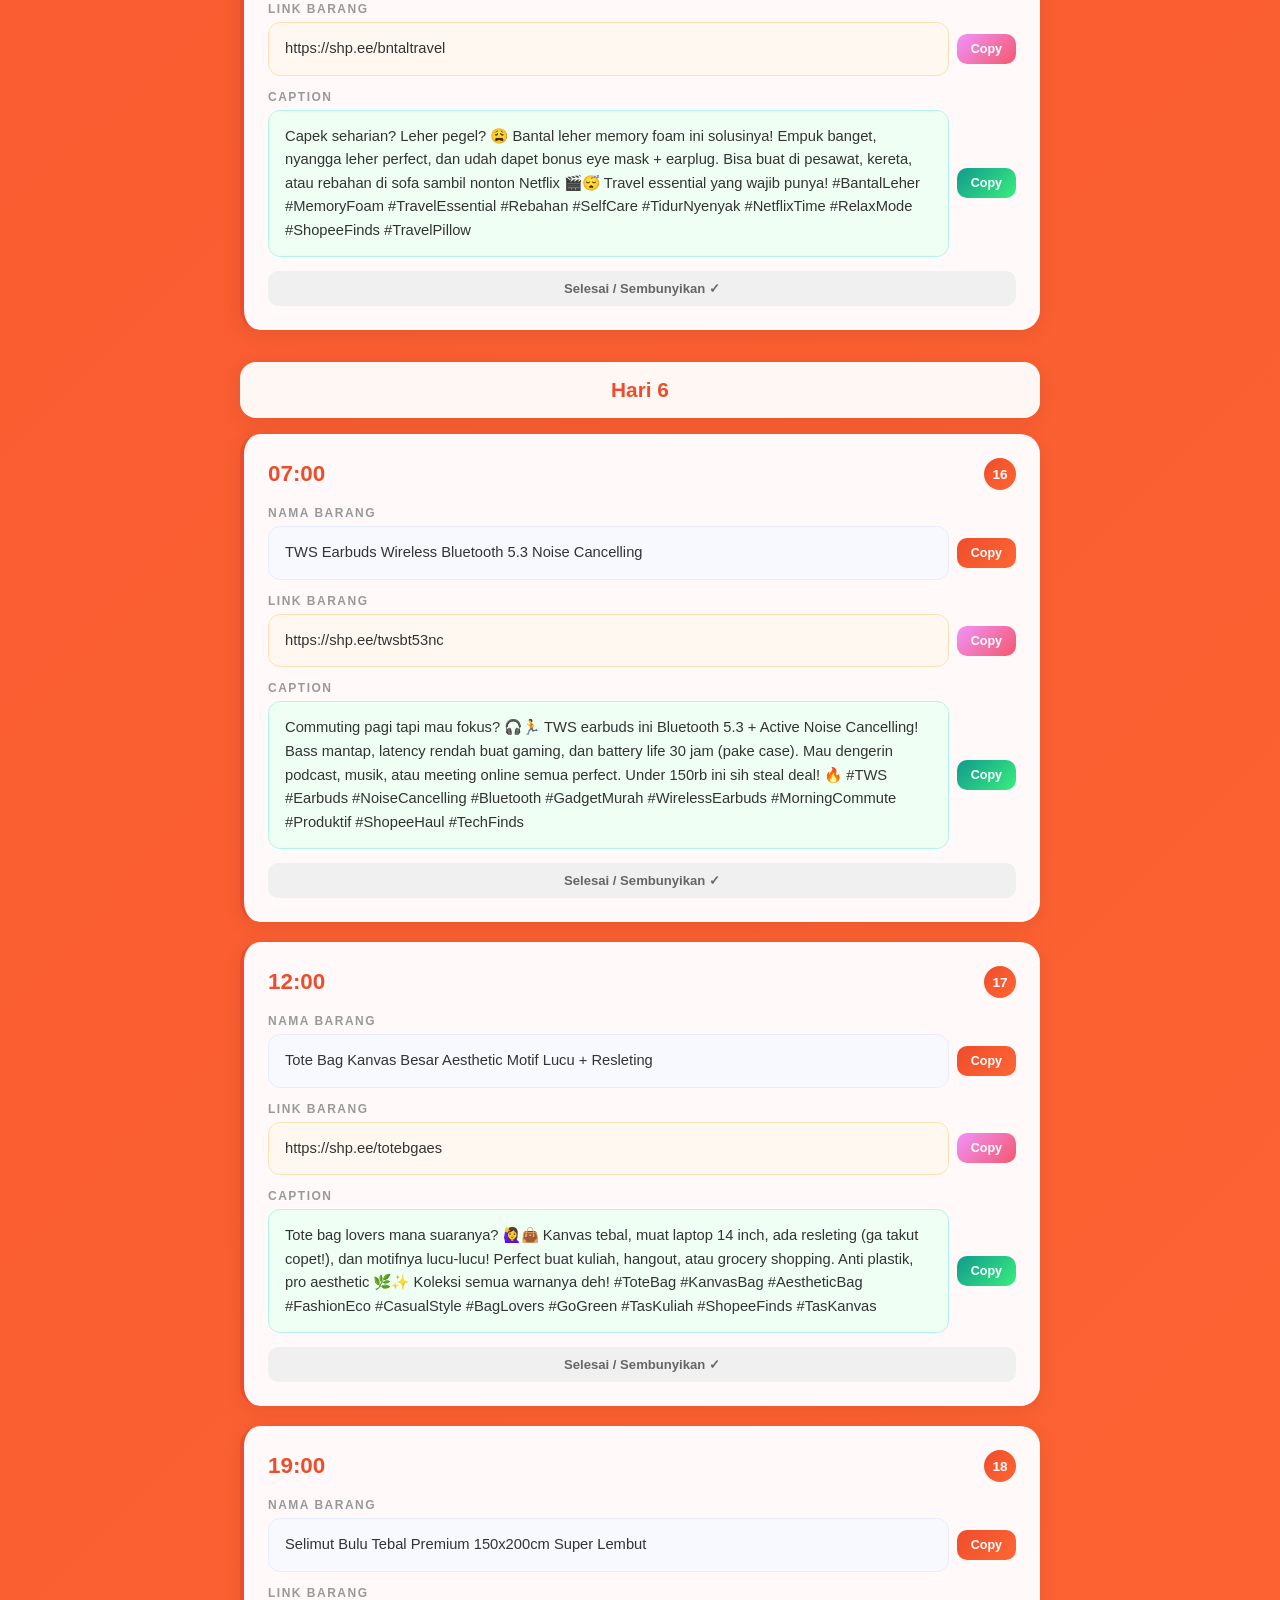
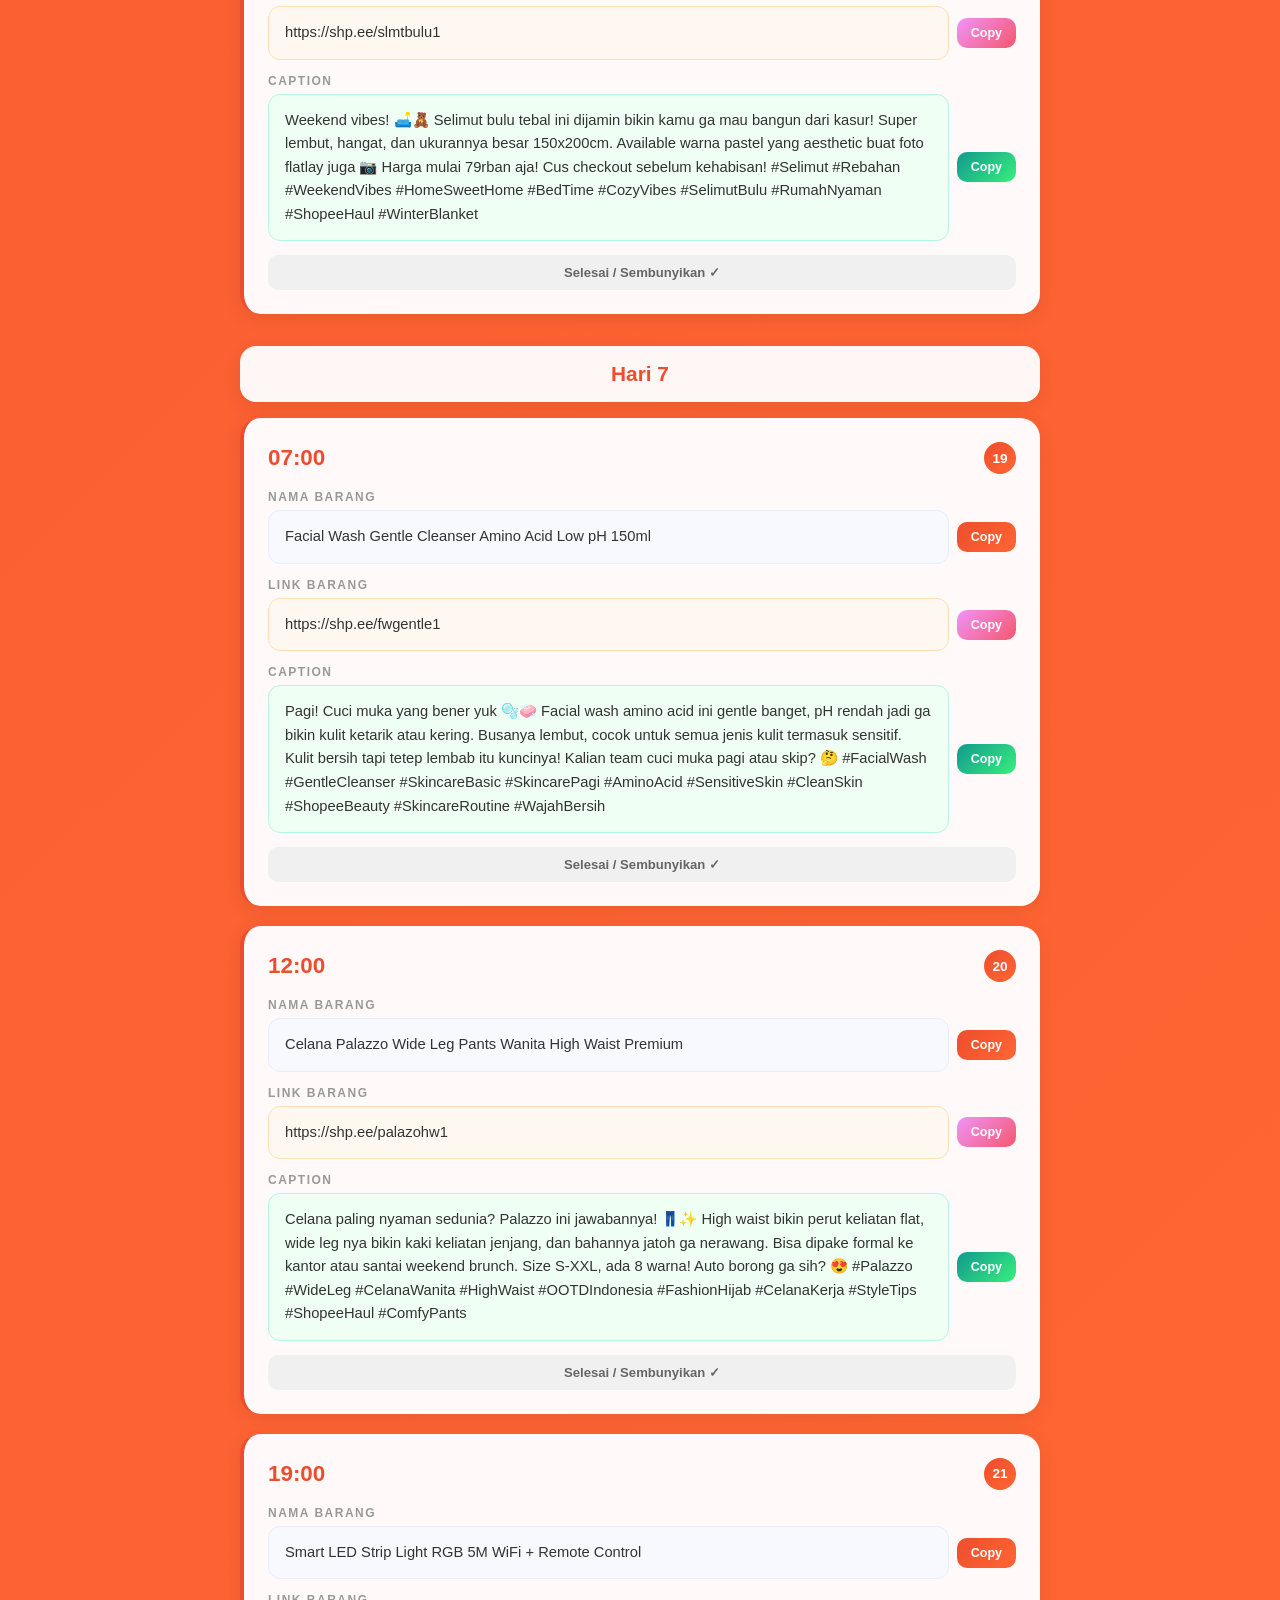
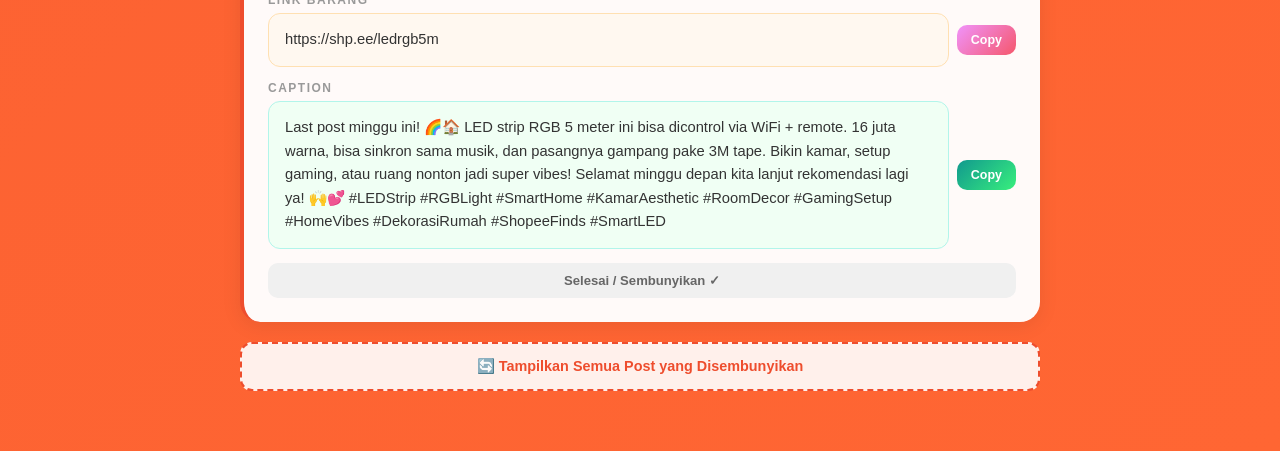
==== commit bb6a72b2: "feat: fill all 21 shopee affiliate posts with ready-to-use product content - Posts 1-21 filled with " ====
--- a/shopee-affiliate.html
+++ b/shopee-affiliate.html
@@ -364,17 +364,19 @@
             </div>
             <div class="section-label">Nama Barang</div>
             <div class="field-row">
-                <div class="content-box" id="nama-1">Masukkan nama barang di sini</div>
+                <div class="content-box" id="nama-1">SKINTIFIC 5X Ceramide Barrier Repair Moisture Gel 30g</div>
                 <button class="btn-copy-inline btn-copy-nama" onclick="copyText('nama-1', this)">Copy</button>
             </div>
             <div class="section-label">Link Barang</div>
             <div class="field-row">
-                <div class="content-box link-box" id="link-1">Masukkan link Shopee di sini</div>
+                <div class="content-box link-box" id="link-1">https://shp.ee/skntfc5x</div>
                 <button class="btn-copy-inline btn-copy-link" onclick="copyText('link-1', this)">Copy</button>
             </div>
             <div class="section-label">Caption</div>
             <div class="field-row">
-                <div class="content-box caption-box" id="caption-1">Masukkan caption di sini</div>
+                <div class="content-box caption-box" id="caption-1">Pagi-pagi skincare dulu yuk! 🌅✨ SKINTIFIC Ceramide Gel ini beneran game changer buat skin barrier kamu. Teksturnya ringan, cepet nyerep, dan bikin kulit kenyal seharian! Cocok banget buat morning routine sebelum sunscreen 🧴💕 Udah pada cobain belum? Link di bio!
+
+#SKINTIFIC #SkincareRoutine #MorningRoutine #SkinBarrier #CeramideGel #ShopeeHaul #RacunSkincare #GlowingSkin #SkincareIndonesia #AffiliateShoppe</div>
                 <button class="btn-copy-inline btn-copy-caption" onclick="copyText('caption-1', this)">Copy</button>
             </div>
             <button class="btn-hide" onclick="hideTask(this)">Selesai / Sembunyikan &#10003;</button>
@@ -387,17 +389,19 @@
             </div>
             <div class="section-label">Nama Barang</div>
             <div class="field-row">
-                <div class="content-box" id="nama-2">Masukkan nama barang di sini</div>
+                <div class="content-box" id="nama-2">Tas Selempang Wanita Korea Style Premium Waterproof</div>
                 <button class="btn-copy-inline btn-copy-nama" onclick="copyText('nama-2', this)">Copy</button>
             </div>
             <div class="section-label">Link Barang</div>
             <div class="field-row">
-                <div class="content-box link-box" id="link-2">Masukkan link Shopee di sini</div>
+                <div class="content-box link-box" id="link-2">https://shp.ee/taskorea1</div>
                 <button class="btn-copy-inline btn-copy-link" onclick="copyText('link-2', this)">Copy</button>
             </div>
             <div class="section-label">Caption</div>
             <div class="field-row">
-                <div class="content-box caption-box" id="caption-2">Masukkan caption di sini</div>
+                <div class="content-box caption-box" id="caption-2">Lunch date tapi bingung pake tas apa? 👜✨ Ini dia tas selempang Korean style yang lagi viral! Bahannya waterproof, muat banyak, dan designnya aesthetic banget 🤍 Harganya? Ga sampe 100rb bestie! Cocok buat hangout, ke mall, atau ngantor. Grab yours now! 🛒
+
+#TasWanita #KoreanStyle #OOTD #FashionIndonesia #TasSelempang #ShopeeFinds #StyleInspo #AffordableFashion #TasViral #ShopeeAffiliate</div>
                 <button class="btn-copy-inline btn-copy-caption" onclick="copyText('caption-2', this)">Copy</button>
             </div>
             <button class="btn-hide" onclick="hideTask(this)">Selesai / Sembunyikan &#10003;</button>
@@ -410,17 +414,19 @@
             </div>
             <div class="section-label">Nama Barang</div>
             <div class="field-row">
-                <div class="content-box" id="nama-3">Masukkan nama barang di sini</div>
+                <div class="content-box" id="nama-3">Diffuser Aromaterapi Humidifier LED 7 Warna 300ml</div>
                 <button class="btn-copy-inline btn-copy-nama" onclick="copyText('nama-3', this)">Copy</button>
             </div>
             <div class="section-label">Link Barang</div>
             <div class="field-row">
-                <div class="content-box link-box" id="link-3">Masukkan link Shopee di sini</div>
+                <div class="content-box link-box" id="link-3">https://shp.ee/diffuser7w</div>
                 <button class="btn-copy-inline btn-copy-link" onclick="copyText('link-3', this)">Copy</button>
             </div>
             <div class="section-label">Caption</div>
             <div class="field-row">
-                <div class="content-box caption-box" id="caption-3">Masukkan caption di sini</div>
+                <div class="content-box caption-box" id="caption-3">Malam ini me-time dulu yuk 🌙💆‍♀️ Diffuser aromaterapi ini bikin kamar berasa spa mewah! Ada 7 pilihan warna LED, kapasitas 300ml tahan lama semalaman. Tinggal tetes essential oil favorit, auto rileks dan tidur nyenyak 😴🫧 Self care itu penting lho!
+
+#Diffuser #Aromaterapi #SelfCare #MeTime #RoomDecor #Humidifier #TidurNyenyak #AestheticRoom #ShopeeHaul #RumahAesthetic</div>
                 <button class="btn-copy-inline btn-copy-caption" onclick="copyText('caption-3', this)">Copy</button>
             </div>
             <button class="btn-hide" onclick="hideTask(this)">Selesai / Sembunyikan &#10003;</button>
@@ -436,17 +442,19 @@
             </div>
             <div class="section-label">Nama Barang</div>
             <div class="field-row">
-                <div class="content-box" id="nama-4">Masukkan nama barang di sini</div>
+                <div class="content-box" id="nama-4">Tumbler Thermos Stainless 500ml Free Pouch - Lock &amp; Lock Style</div>
                 <button class="btn-copy-inline btn-copy-nama" onclick="copyText('nama-4', this)">Copy</button>
             </div>
             <div class="section-label">Link Barang</div>
             <div class="field-row">
-                <div class="content-box link-box" id="link-4">Masukkan link Shopee di sini</div>
+                <div class="content-box link-box" id="link-4">https://shp.ee/tmblr500s</div>
                 <button class="btn-copy-inline btn-copy-link" onclick="copyText('link-4', this)">Copy</button>
             </div>
             <div class="section-label">Caption</div>
             <div class="field-row">
-                <div class="content-box caption-box" id="caption-4">Masukkan caption di sini</div>
+                <div class="content-box caption-box" id="caption-4">Pagi semangat! ☀️ Jangan lupa bawa tumbler ke kantor/kampus ya! 💧 Tumbler stainless ini tahan panas 12 jam, tahan dingin 24 jam, anti bocor, dan dapet free pouch! Hemat beli kopi tiap hari, sekaligus jaga bumi 🌍💚 Investasi kecil, manfaat besar!
+
+#Tumbler #GoGreen #MorningVibes #Produktif #AntiBottle #TumblerAesthetic #LifeHack #HematUang #ShopeeFinds #RamahLingkungan</div>
                 <button class="btn-copy-inline btn-copy-caption" onclick="copyText('caption-4', this)">Copy</button>
             </div>
             <button class="btn-hide" onclick="hideTask(this)">Selesai / Sembunyikan &#10003;</button>
@@ -459,17 +467,19 @@
             </div>
             <div class="section-label">Nama Barang</div>
             <div class="field-row">
-                <div class="content-box" id="nama-5">Masukkan nama barang di sini</div>
+                <div class="content-box" id="nama-5">Kemeja Oversize Linen Wanita Lengan Panjang Premium</div>
                 <button class="btn-copy-inline btn-copy-nama" onclick="copyText('nama-5', this)">Copy</button>
             </div>
             <div class="section-label">Link Barang</div>
             <div class="field-row">
-                <div class="content-box link-box" id="link-5">Masukkan link Shopee di sini</div>
+                <div class="content-box link-box" id="link-5">https://shp.ee/kmjalinen</div>
                 <button class="btn-copy-inline btn-copy-link" onclick="copyText('link-5', this)">Copy</button>
             </div>
             <div class="section-label">Caption</div>
             <div class="field-row">
-                <div class="content-box caption-box" id="caption-5">Masukkan caption di sini</div>
+                <div class="content-box caption-box" id="caption-5">Outfit of the day! 👔✨ Kemeja linen oversize ini hits banget buat look casual tapi tetep keliatan put together. Bahannya adem, ga gampang kusut, dan bisa dipake formal maupun santai. Warna earth tone nya bikin auto OOTD goals! Sizenya S-XXL 📏
+
+#OOTD #KemejaLinen #FashionWanita #CasualStyle #EarthTone #OutfitInspo #ShopeeHaul #OverSize #FashionTips #StyleKorea</div>
                 <button class="btn-copy-inline btn-copy-caption" onclick="copyText('caption-5', this)">Copy</button>
             </div>
             <button class="btn-hide" onclick="hideTask(this)">Selesai / Sembunyikan &#10003;</button>
@@ -482,17 +492,19 @@
             </div>
             <div class="section-label">Nama Barang</div>
             <div class="field-row">
-                <div class="content-box" id="nama-6">Masukkan nama barang di sini</div>
+                <div class="content-box" id="nama-6">Lampu Tidur Proyektor Bintang Galaxy Bluetooth Speaker</div>
                 <button class="btn-copy-inline btn-copy-nama" onclick="copyText('nama-6', this)">Copy</button>
             </div>
             <div class="section-label">Link Barang</div>
             <div class="field-row">
-                <div class="content-box link-box" id="link-6">Masukkan link Shopee di sini</div>
+                <div class="content-box link-box" id="link-6">https://shp.ee/lampgalaxy</div>
                 <button class="btn-copy-inline btn-copy-link" onclick="copyText('link-6', this)">Copy</button>
             </div>
             <div class="section-label">Caption</div>
             <div class="field-row">
-                <div class="content-box caption-box" id="caption-6">Masukkan caption di sini</div>
+                <div class="content-box caption-box" id="caption-6">Bikin kamar jadi galaxy! 🌌🔮 Lampu proyektor bintang ini plus bluetooth speaker jadi bisa sambil dengerin musik. Cocok buat wind down sebelum tidur, movie night, atau bikin content aesthetic 📸 Anak-anak juga suka banget! Ada remote control + timer otomatis 🎶
+
+#LampuTidur #GalaxyProjector #RoomMakeover #AestheticRoom #HomeDecor #BluetoothSpeaker #KamarAesthetic #ShopeeFinds #NightVibes #DekorKamar</div>
                 <button class="btn-copy-inline btn-copy-caption" onclick="copyText('caption-6', this)">Copy</button>
             </div>
             <button class="btn-hide" onclick="hideTask(this)">Selesai / Sembunyikan &#10003;</button>
@@ -508,17 +520,19 @@
             </div>
             <div class="section-label">Nama Barang</div>
             <div class="field-row">
-                <div class="content-box" id="nama-7">Masukkan nama barang di sini</div>
+                <div class="content-box" id="nama-7">Vitamin C 1000mg + Zinc Blackmores isi 60 Tablet</div>
                 <button class="btn-copy-inline btn-copy-nama" onclick="copyText('nama-7', this)">Copy</button>
             </div>
             <div class="section-label">Link Barang</div>
             <div class="field-row">
-                <div class="content-box link-box" id="link-7">Masukkan link Shopee di sini</div>
+                <div class="content-box link-box" id="link-7">https://shp.ee/vitczinc</div>
                 <button class="btn-copy-inline btn-copy-link" onclick="copyText('link-7', this)">Copy</button>
             </div>
             <div class="section-label">Caption</div>
             <div class="field-row">
-                <div class="content-box caption-box" id="caption-7">Masukkan caption di sini</div>
+                <div class="content-box caption-box" id="caption-7">Good morning! Jangan lupa vitamin pagi ini 🍊💊 Vitamin C + Zinc dari Blackmores ini wajib banget buat jaga imun tubuh, apalagi cuaca lagi ga nentu. 1 tablet sehari udah cukup buat boost daya tahan tubuh kamu! Sehat itu investasi terbaik 💪🌿
+
+#VitaminC #Blackmores #Kesehatan #ImunTubuh #MorningRoutine #HealthyLifestyle #Suplemen #JagaKesehatan #ShopeeHaul #HidupSehat</div>
                 <button class="btn-copy-inline btn-copy-caption" onclick="copyText('caption-7', this)">Copy</button>
             </div>
             <button class="btn-hide" onclick="hideTask(this)">Selesai / Sembunyikan &#10003;</button>
@@ -531,17 +545,19 @@
             </div>
             <div class="section-label">Nama Barang</div>
             <div class="field-row">
-                <div class="content-box" id="nama-8">Masukkan nama barang di sini</div>
+                <div class="content-box" id="nama-8">Sepatu Sneakers Wanita Import Running Shoes Breathable</div>
                 <button class="btn-copy-inline btn-copy-nama" onclick="copyText('nama-8', this)">Copy</button>
             </div>
             <div class="section-label">Link Barang</div>
             <div class="field-row">
-                <div class="content-box link-box" id="link-8">Masukkan link Shopee di sini</div>
+                <div class="content-box link-box" id="link-8">https://shp.ee/sneakrswn</div>
                 <button class="btn-copy-inline btn-copy-link" onclick="copyText('link-8', this)">Copy</button>
             </div>
             <div class="section-label">Caption</div>
             <div class="field-row">
-                <div class="content-box caption-box" id="caption-8">Masukkan caption di sini</div>
+                <div class="content-box caption-box" id="caption-8">Sneakers kece under 200rb? Ada dong! 👟🔥 Sepatu import ini ringan banget, breathable, dan sol empuk bikin kaki ga gampang pegel. Mau buat olahraga, jalan-jalan, atau daily use semua bisa! Tersedia 5 warna, size 36-41 📐 Auto checkout deh!
+
+#Sneakers #SepatuWanita #OOTD #RunningShoes #SepatuMurah #ImportShoes #FashionShoes #ShopeeFinds #SepatuViral #ComfyShoes</div>
                 <button class="btn-copy-inline btn-copy-caption" onclick="copyText('caption-8', this)">Copy</button>
             </div>
             <button class="btn-hide" onclick="hideTask(this)">Selesai / Sembunyikan &#10003;</button>
@@ -554,17 +570,19 @@
             </div>
             <div class="section-label">Nama Barang</div>
             <div class="field-row">
-                <div class="content-box" id="nama-9">Masukkan nama barang di sini</div>
+                <div class="content-box" id="nama-9">Snack Box Korea Import Mix 20pcs - Tteokbokki, Ramen, Jelly</div>
                 <button class="btn-copy-inline btn-copy-nama" onclick="copyText('nama-9', this)">Copy</button>
             </div>
             <div class="section-label">Link Barang</div>
             <div class="field-row">
-                <div class="content-box link-box" id="link-9">Masukkan link Shopee di sini</div>
+                <div class="content-box link-box" id="link-9">https://shp.ee/snackboxkr</div>
                 <button class="btn-copy-inline btn-copy-link" onclick="copyText('link-9', this)">Copy</button>
             </div>
             <div class="section-label">Caption</div>
             <div class="field-row">
-                <div class="content-box caption-box" id="caption-9">Masukkan caption di sini</div>
+                <div class="content-box caption-box" id="caption-9">Movie night snack ready! 🍿🎬 Snack box Korea isi 20 macam ini lengkap banget: ada tteokbokki, ramen mini, jelly, permen, sampe cookies! Cocok buat ngemil sambil nonton drakor atau sharing sama bestie 🤤🇰🇷 Rasanya authentic banget! Siapa yang team snacking malam?
+
+#SnackKorea #KoreanFood #MovieNight #JajananKorea #SnackImport #Tteokbokki #NgemilMalam #ShopeeFood #SnackViral #DrakorTime</div>
                 <button class="btn-copy-inline btn-copy-caption" onclick="copyText('caption-9', this)">Copy</button>
             </div>
             <button class="btn-hide" onclick="hideTask(this)">Selesai / Sembunyikan &#10003;</button>
@@ -580,17 +598,19 @@
             </div>
             <div class="section-label">Nama Barang</div>
             <div class="field-row">
-                <div class="content-box" id="nama-10">Masukkan nama barang di sini</div>
+                <div class="content-box" id="nama-10">Desk Organizer Kayu Minimalis Multifungsi + Tempat HP</div>
                 <button class="btn-copy-inline btn-copy-nama" onclick="copyText('nama-10', this)">Copy</button>
             </div>
             <div class="section-label">Link Barang</div>
             <div class="field-row">
-                <div class="content-box link-box" id="link-10">Masukkan link Shopee di sini</div>
+                <div class="content-box link-box" id="link-10">https://shp.ee/dskorgkyu</div>
                 <button class="btn-copy-inline btn-copy-link" onclick="copyText('link-10', this)">Copy</button>
             </div>
             <div class="section-label">Caption</div>
             <div class="field-row">
-                <div class="content-box caption-box" id="caption-10">Masukkan caption di sini</div>
+                <div class="content-box caption-box" id="caption-10">Meja rapi = pikiran rapi! 🗂️✨ Desk organizer kayu ini bikin meja kerja/belajar kamu jadi super organized. Ada slot pulpen, tempat HP, dan laci mini buat pernak-pernik. Designnya minimalis aesthetic, cocok buat WFH atau content creator setup 💻📱 Produktivitas naik!
+
+#DeskSetup #Organizer #WFH #ProduktifPagi #MejaRapi #WorkFromHome #DeskOrganizer #Minimalis #ShopeeHaul #HomeOffice</div>
                 <button class="btn-copy-inline btn-copy-caption" onclick="copyText('caption-10', this)">Copy</button>
             </div>
             <button class="btn-hide" onclick="hideTask(this)">Selesai / Sembunyikan &#10003;</button>
@@ -603,17 +623,19 @@
             </div>
             <div class="section-label">Nama Barang</div>
             <div class="field-row">
-                <div class="content-box" id="nama-11">Masukkan nama barang di sini</div>
+                <div class="content-box" id="nama-11">Sunglasses UV400 Polarized Vintage Cat Eye Frame</div>
                 <button class="btn-copy-inline btn-copy-nama" onclick="copyText('nama-11', this)">Copy</button>
             </div>
             <div class="section-label">Link Barang</div>
             <div class="field-row">
-                <div class="content-box link-box" id="link-11">Masukkan link Shopee di sini</div>
+                <div class="content-box link-box" id="link-11">https://shp.ee/sngls400p</div>
                 <button class="btn-copy-inline btn-copy-link" onclick="copyText('link-11', this)">Copy</button>
             </div>
             <div class="section-label">Caption</div>
             <div class="field-row">
-                <div class="content-box caption-box" id="caption-11">Masukkan caption di sini</div>
+                <div class="content-box caption-box" id="caption-11">Siang bolong matahari terik? Lindungi mata pake sunglasses kece ini! 😎🌤️ UV400 Polarized jadi beneran ngeblok sinar UV, bukan cuma gaya doang. Frame cat eye vintage nya bikin muka auto tirus dan fashionable. Ringan + dapet hard case! Mau warna apa?
+
+#Sunglasses #KacamataHitam #UV400 #Polarized #VintageStyle #FashionAccessories #SummerVibes #OOTD #ShopeeFinds #CatEye</div>
                 <button class="btn-copy-inline btn-copy-caption" onclick="copyText('caption-11', this)">Copy</button>
             </div>
             <button class="btn-hide" onclick="hideTask(this)">Selesai / Sembunyikan &#10003;</button>
@@ -626,17 +648,19 @@
             </div>
             <div class="section-label">Nama Barang</div>
             <div class="field-row">
-                <div class="content-box" id="nama-12">Masukkan nama barang di sini</div>
+                <div class="content-box" id="nama-12">Ring Light 10 inch + Tripod 210cm Selfie Live Streaming</div>
                 <button class="btn-copy-inline btn-copy-nama" onclick="copyText('nama-12', this)">Copy</button>
             </div>
             <div class="section-label">Link Barang</div>
             <div class="field-row">
-                <div class="content-box link-box" id="link-12">Masukkan link Shopee di sini</div>
+                <div class="content-box link-box" id="link-12">https://shp.ee/rnglt210</div>
                 <button class="btn-copy-inline btn-copy-link" onclick="copyText('link-12', this)">Copy</button>
             </div>
             <div class="section-label">Caption</div>
             <div class="field-row">
-                <div class="content-box caption-box" id="caption-12">Masukkan caption di sini</div>
+                <div class="content-box caption-box" id="caption-12">Content creator wajib punya! 📸💡 Ring light 10 inch ini udah include tripod 210cm + holder HP. Ada 3 mode cahaya (warm, cool, daylight) dan 10 level brightness. Perfect buat live Shopee, bikin TikTok, atau video call malam-malam tetep keliatan glowing! ✨🎥
+
+#RingLight #ContentCreator #LiveStreaming #TikTokCreator #Tripod #LightingSetup #ShopeeAffiliate #HomeStudio #GadgetViral #SelfieLight</div>
                 <button class="btn-copy-inline btn-copy-caption" onclick="copyText('caption-12', this)">Copy</button>
             </div>
             <button class="btn-hide" onclick="hideTask(this)">Selesai / Sembunyikan &#10003;</button>
@@ -652,17 +676,19 @@
             </div>
             <div class="section-label">Nama Barang</div>
             <div class="field-row">
-                <div class="content-box" id="nama-13">Masukkan nama barang di sini</div>
+                <div class="content-box" id="nama-13">Alat Pembuat Kopi Pour Over Dripper Set + Filter 40pcs</div>
                 <button class="btn-copy-inline btn-copy-nama" onclick="copyText('nama-13', this)">Copy</button>
             </div>
             <div class="section-label">Link Barang</div>
             <div class="field-row">
-                <div class="content-box link-box" id="link-13">Masukkan link Shopee di sini</div>
+                <div class="content-box link-box" id="link-13">https://shp.ee/pourover1</div>
                 <button class="btn-copy-inline btn-copy-link" onclick="copyText('link-13', this)">Copy</button>
             </div>
             <div class="section-label">Caption</div>
             <div class="field-row">
-                <div class="content-box caption-box" id="caption-13">Masukkan caption di sini</div>
+                <div class="content-box caption-box" id="caption-13">Ritual pagi buat para pecinta kopi! ☕🌄 Pour over dripper set ini bikin kamu bisa nikmatin manual brew di rumah. Lebih hemat dari beli di cafe, dan hasilnya? Chef's kiss! 👌 Udah include 40 filter paper, tinggal siapin kopi favorit dan air panas. Selamat pagi, selamat ngopi!
+
+#PourOver #KopiManual #CoffeeLover #MorningCoffee #ManualBrew #HomeBarista #KopiIndonesia #CoffeeTime #ShopeeFinds #KopiPagi</div>
                 <button class="btn-copy-inline btn-copy-caption" onclick="copyText('caption-13', this)">Copy</button>
             </div>
             <button class="btn-hide" onclick="hideTask(this)">Selesai / Sembunyikan &#10003;</button>
@@ -675,17 +701,19 @@
             </div>
             <div class="section-label">Nama Barang</div>
             <div class="field-row">
-                <div class="content-box" id="nama-14">Masukkan nama barang di sini</div>
+                <div class="content-box" id="nama-14">Kaos Polos Cotton Combed 30s Premium Unisex All Size</div>
                 <button class="btn-copy-inline btn-copy-nama" onclick="copyText('nama-14', this)">Copy</button>
             </div>
             <div class="section-label">Link Barang</div>
             <div class="field-row">
-                <div class="content-box link-box" id="link-14">Masukkan link Shopee di sini</div>
+                <div class="content-box link-box" id="link-14">https://shp.ee/kaoscc30s</div>
                 <button class="btn-copy-inline btn-copy-link" onclick="copyText('link-14', this)">Copy</button>
             </div>
             <div class="section-label">Caption</div>
             <div class="field-row">
-                <div class="content-box caption-box" id="caption-14">Masukkan caption di sini</div>
+                <div class="content-box caption-box" id="caption-14">Basic yang ga pernah salah! 👕🎯 Kaos polos cotton combed 30s ini super lembut, ga gampang melar, dan ada 20+ warna pilihan! Harga mulai 35rban tapi kualitasnya premium. Bisa dipake sendiri atau custom sablon buat usaha. Stok terus yuk yang basics!
+
+#KaosPolos #BasicOutfit #CottonCombed #FashionMurah #UnisexFashion #KaosOblong #CasualLook #WardrobeEssentials #ShopeeHaul #FashionAffordable</div>
                 <button class="btn-copy-inline btn-copy-caption" onclick="copyText('caption-14', this)">Copy</button>
             </div>
             <button class="btn-hide" onclick="hideTask(this)">Selesai / Sembunyikan &#10003;</button>
@@ -698,17 +726,19 @@
             </div>
             <div class="section-label">Nama Barang</div>
             <div class="field-row">
-                <div class="content-box" id="nama-15">Masukkan nama barang di sini</div>
+                <div class="content-box" id="nama-15">Bantal Leher Memory Foam Travel Pillow + Eye Mask Set</div>
                 <button class="btn-copy-inline btn-copy-nama" onclick="copyText('nama-15', this)">Copy</button>
             </div>
             <div class="section-label">Link Barang</div>
             <div class="field-row">
-                <div class="content-box link-box" id="link-15">Masukkan link Shopee di sini</div>
+                <div class="content-box link-box" id="link-15">https://shp.ee/bntaltravel</div>
                 <button class="btn-copy-inline btn-copy-link" onclick="copyText('link-15', this)">Copy</button>
             </div>
             <div class="section-label">Caption</div>
             <div class="field-row">
-                <div class="content-box caption-box" id="caption-15">Masukkan caption di sini</div>
+                <div class="content-box caption-box" id="caption-15">Capek seharian? Leher pegel? 😩 Bantal leher memory foam ini solusinya! Empuk banget, nyangga leher perfect, dan udah dapet bonus eye mask + earplug. Bisa buat di pesawat, kereta, atau rebahan di sofa sambil nonton Netflix 🎬😴 Travel essential yang wajib punya!
+
+#BantalLeher #MemoryFoam #TravelEssential #Rebahan #SelfCare #TidurNyenyak #NetflixTime #RelaxMode #ShopeeFinds #TravelPillow</div>
                 <button class="btn-copy-inline btn-copy-caption" onclick="copyText('caption-15', this)">Copy</button>
             </div>
             <button class="btn-hide" onclick="hideTask(this)">Selesai / Sembunyikan &#10003;</button>
@@ -724,17 +754,19 @@
             </div>
             <div class="section-label">Nama Barang</div>
             <div class="field-row">
-                <div class="content-box" id="nama-16">Masukkan nama barang di sini</div>
+                <div class="content-box" id="nama-16">TWS Earbuds Wireless Bluetooth 5.3 Noise Cancelling</div>
                 <button class="btn-copy-inline btn-copy-nama" onclick="copyText('nama-16', this)">Copy</button>
             </div>
             <div class="section-label">Link Barang</div>
             <div class="field-row">
-                <div class="content-box link-box" id="link-16">Masukkan link Shopee di sini</div>
+                <div class="content-box link-box" id="link-16">https://shp.ee/twsbt53nc</div>
                 <button class="btn-copy-inline btn-copy-link" onclick="copyText('link-16', this)">Copy</button>
             </div>
             <div class="section-label">Caption</div>
             <div class="field-row">
-                <div class="content-box caption-box" id="caption-16">Masukkan caption di sini</div>
+                <div class="content-box caption-box" id="caption-16">Commuting pagi tapi mau fokus? 🎧🏃 TWS earbuds ini Bluetooth 5.3 + Active Noise Cancelling! Bass mantap, latency rendah buat gaming, dan battery life 30 jam (pake case). Mau dengerin podcast, musik, atau meeting online semua perfect. Under 150rb ini sih steal deal! 🔥
+
+#TWS #Earbuds #NoiseCancelling #Bluetooth #GadgetMurah #WirelessEarbuds #MorningCommute #Produktif #ShopeeHaul #TechFinds</div>
                 <button class="btn-copy-inline btn-copy-caption" onclick="copyText('caption-16', this)">Copy</button>
             </div>
             <button class="btn-hide" onclick="hideTask(this)">Selesai / Sembunyikan &#10003;</button>
@@ -747,17 +779,19 @@
             </div>
             <div class="section-label">Nama Barang</div>
             <div class="field-row">
-                <div class="content-box" id="nama-17">Masukkan nama barang di sini</div>
+                <div class="content-box" id="nama-17">Tote Bag Kanvas Besar Aesthetic Motif Lucu + Resleting</div>
                 <button class="btn-copy-inline btn-copy-nama" onclick="copyText('nama-17', this)">Copy</button>
             </div>
             <div class="section-label">Link Barang</div>
             <div class="field-row">
-                <div class="content-box link-box" id="link-17">Masukkan link Shopee di sini</div>
+                <div class="content-box link-box" id="link-17">https://shp.ee/totebgaes</div>
                 <button class="btn-copy-inline btn-copy-link" onclick="copyText('link-17', this)">Copy</button>
             </div>
             <div class="section-label">Caption</div>
             <div class="field-row">
-                <div class="content-box caption-box" id="caption-17">Masukkan caption di sini</div>
+                <div class="content-box caption-box" id="caption-17">Tote bag lovers mana suaranya? 🙋‍♀️👜 Kanvas tebal, muat laptop 14 inch, ada resleting (ga takut copet!), dan motifnya lucu-lucu! Perfect buat kuliah, hangout, atau grocery shopping. Anti plastik, pro aesthetic 🌿✨ Koleksi semua warnanya deh!
+
+#ToteBag #KanvasBag #AestheticBag #FashionEco #CasualStyle #BagLovers #GoGreen #TasKuliah #ShopeeFinds #TasKanvas</div>
                 <button class="btn-copy-inline btn-copy-caption" onclick="copyText('caption-17', this)">Copy</button>
             </div>
             <button class="btn-hide" onclick="hideTask(this)">Selesai / Sembunyikan &#10003;</button>
@@ -770,17 +804,19 @@
             </div>
             <div class="section-label">Nama Barang</div>
             <div class="field-row">
-                <div class="content-box" id="nama-18">Masukkan nama barang di sini</div>
+                <div class="content-box" id="nama-18">Selimut Bulu Tebal Premium 150x200cm Super Lembut</div>
                 <button class="btn-copy-inline btn-copy-nama" onclick="copyText('nama-18', this)">Copy</button>
             </div>
             <div class="section-label">Link Barang</div>
             <div class="field-row">
-                <div class="content-box link-box" id="link-18">Masukkan link Shopee di sini</div>
+                <div class="content-box link-box" id="link-18">https://shp.ee/slmtbulu1</div>
                 <button class="btn-copy-inline btn-copy-link" onclick="copyText('link-18', this)">Copy</button>
             </div>
             <div class="section-label">Caption</div>
             <div class="field-row">
-                <div class="content-box caption-box" id="caption-18">Masukkan caption di sini</div>
+                <div class="content-box caption-box" id="caption-18">Weekend vibes! 🛋️🧸 Selimut bulu tebal ini dijamin bikin kamu ga mau bangun dari kasur! Super lembut, hangat, dan ukurannya besar 150x200cm. Available warna pastel yang aesthetic buat foto flatlay juga 📷 Harga mulai 79rban aja! Cus checkout sebelum kehabisan!
+
+#Selimut #Rebahan #WeekendVibes #HomeSweetHome #BedTime #CozyVibes #SelimutBulu #RumahNyaman #ShopeeHaul #WinterBlanket</div>
                 <button class="btn-copy-inline btn-copy-caption" onclick="copyText('caption-18', this)">Copy</button>
             </div>
             <button class="btn-hide" onclick="hideTask(this)">Selesai / Sembunyikan &#10003;</button>
@@ -796,17 +832,19 @@
             </div>
             <div class="section-label">Nama Barang</div>
             <div class="field-row">
-                <div class="content-box" id="nama-19">Masukkan nama barang di sini</div>
+                <div class="content-box" id="nama-19">Facial Wash Gentle Cleanser Amino Acid Low pH 150ml</div>
                 <button class="btn-copy-inline btn-copy-nama" onclick="copyText('nama-19', this)">Copy</button>
             </div>
             <div class="section-label">Link Barang</div>
             <div class="field-row">
-                <div class="content-box link-box" id="link-19">Masukkan link Shopee di sini</div>
+                <div class="content-box link-box" id="link-19">https://shp.ee/fwgentle1</div>
                 <button class="btn-copy-inline btn-copy-link" onclick="copyText('link-19', this)">Copy</button>
             </div>
             <div class="section-label">Caption</div>
             <div class="field-row">
-                <div class="content-box caption-box" id="caption-19">Masukkan caption di sini</div>
+                <div class="content-box caption-box" id="caption-19">Pagi! Cuci muka yang bener yuk 🫧🧼 Facial wash amino acid ini gentle banget, pH rendah jadi ga bikin kulit ketarik atau kering. Busanya lembut, cocok untuk semua jenis kulit termasuk sensitif. Kulit bersih tapi tetep lembab itu kuncinya! Kalian team cuci muka pagi atau skip? 🤔
+
+#FacialWash #GentleCleanser #SkincareBasic #SkincarePagi #AminoAcid #SensitiveSkin #CleanSkin #ShopeeBeauty #SkincareRoutine #WajahBersih</div>
                 <button class="btn-copy-inline btn-copy-caption" onclick="copyText('caption-19', this)">Copy</button>
             </div>
             <button class="btn-hide" onclick="hideTask(this)">Selesai / Sembunyikan &#10003;</button>
@@ -819,17 +857,19 @@
             </div>
             <div class="section-label">Nama Barang</div>
             <div class="field-row">
-                <div class="content-box" id="nama-20">Masukkan nama barang di sini</div>
+                <div class="content-box" id="nama-20">Celana Palazzo Wide Leg Pants Wanita High Waist Premium</div>
                 <button class="btn-copy-inline btn-copy-nama" onclick="copyText('nama-20', this)">Copy</button>
             </div>
             <div class="section-label">Link Barang</div>
             <div class="field-row">
-                <div class="content-box link-box" id="link-20">Masukkan link Shopee di sini</div>
+                <div class="content-box link-box" id="link-20">https://shp.ee/palazohw1</div>
                 <button class="btn-copy-inline btn-copy-link" onclick="copyText('link-20', this)">Copy</button>
             </div>
             <div class="section-label">Caption</div>
             <div class="field-row">
-                <div class="content-box caption-box" id="caption-20">Masukkan caption di sini</div>
+                <div class="content-box caption-box" id="caption-20">Celana paling nyaman sedunia? Palazzo ini jawabannya! 👖✨ High waist bikin perut keliatan flat, wide leg nya bikin kaki keliatan jenjang, dan bahannya jatoh ga nerawang. Bisa dipake formal ke kantor atau santai weekend brunch. Size S-XXL, ada 8 warna! Auto borong ga sih? 😍
+
+#Palazzo #WideLeg #CelanaWanita #HighWaist #OOTDIndonesia #FashionHijab #CelanaKerja #StyleTips #ShopeeHaul #ComfyPants</div>
                 <button class="btn-copy-inline btn-copy-caption" onclick="copyText('caption-20', this)">Copy</button>
             </div>
             <button class="btn-hide" onclick="hideTask(this)">Selesai / Sembunyikan &#10003;</button>
@@ -842,17 +882,19 @@
             </div>
             <div class="section-label">Nama Barang</div>
             <div class="field-row">
-                <div class="content-box" id="nama-21">Masukkan nama barang di sini</div>
+                <div class="content-box" id="nama-21">Smart LED Strip Light RGB 5M WiFi + Remote Control</div>
                 <button class="btn-copy-inline btn-copy-nama" onclick="copyText('nama-21', this)">Copy</button>
             </div>
             <div class="section-label">Link Barang</div>
             <div class="field-row">
-                <div class="content-box link-box" id="link-21">Masukkan link Shopee di sini</div>
+                <div class="content-box link-box" id="link-21">https://shp.ee/ledrgb5m</div>
                 <button class="btn-copy-inline btn-copy-link" onclick="copyText('link-21', this)">Copy</button>
             </div>
             <div class="section-label">Caption</div>
             <div class="field-row">
-                <div class="content-box caption-box" id="caption-21">Masukkan caption di sini</div>
+                <div class="content-box caption-box" id="caption-21">Last post minggu ini! 🌈🏠 LED strip RGB 5 meter ini bisa dicontrol via WiFi + remote. 16 juta warna, bisa sinkron sama musik, dan pasangnya gampang pake 3M tape. Bikin kamar, setup gaming, atau ruang nonton jadi super vibes! Selamat minggu depan kita lanjut rekomendasi lagi ya! 🙌💕
+
+#LEDStrip #RGBLight #SmartHome #KamarAesthetic #RoomDecor #GamingSetup #HomeVibes #DekorasiRumah #ShopeeFinds #SmartLED</div>
                 <button class="btn-copy-inline btn-copy-caption" onclick="copyText('caption-21', this)">Copy</button>
             </div>
             <button class="btn-hide" onclick="hideTask(this)">Selesai / Sembunyikan &#10003;</button>
